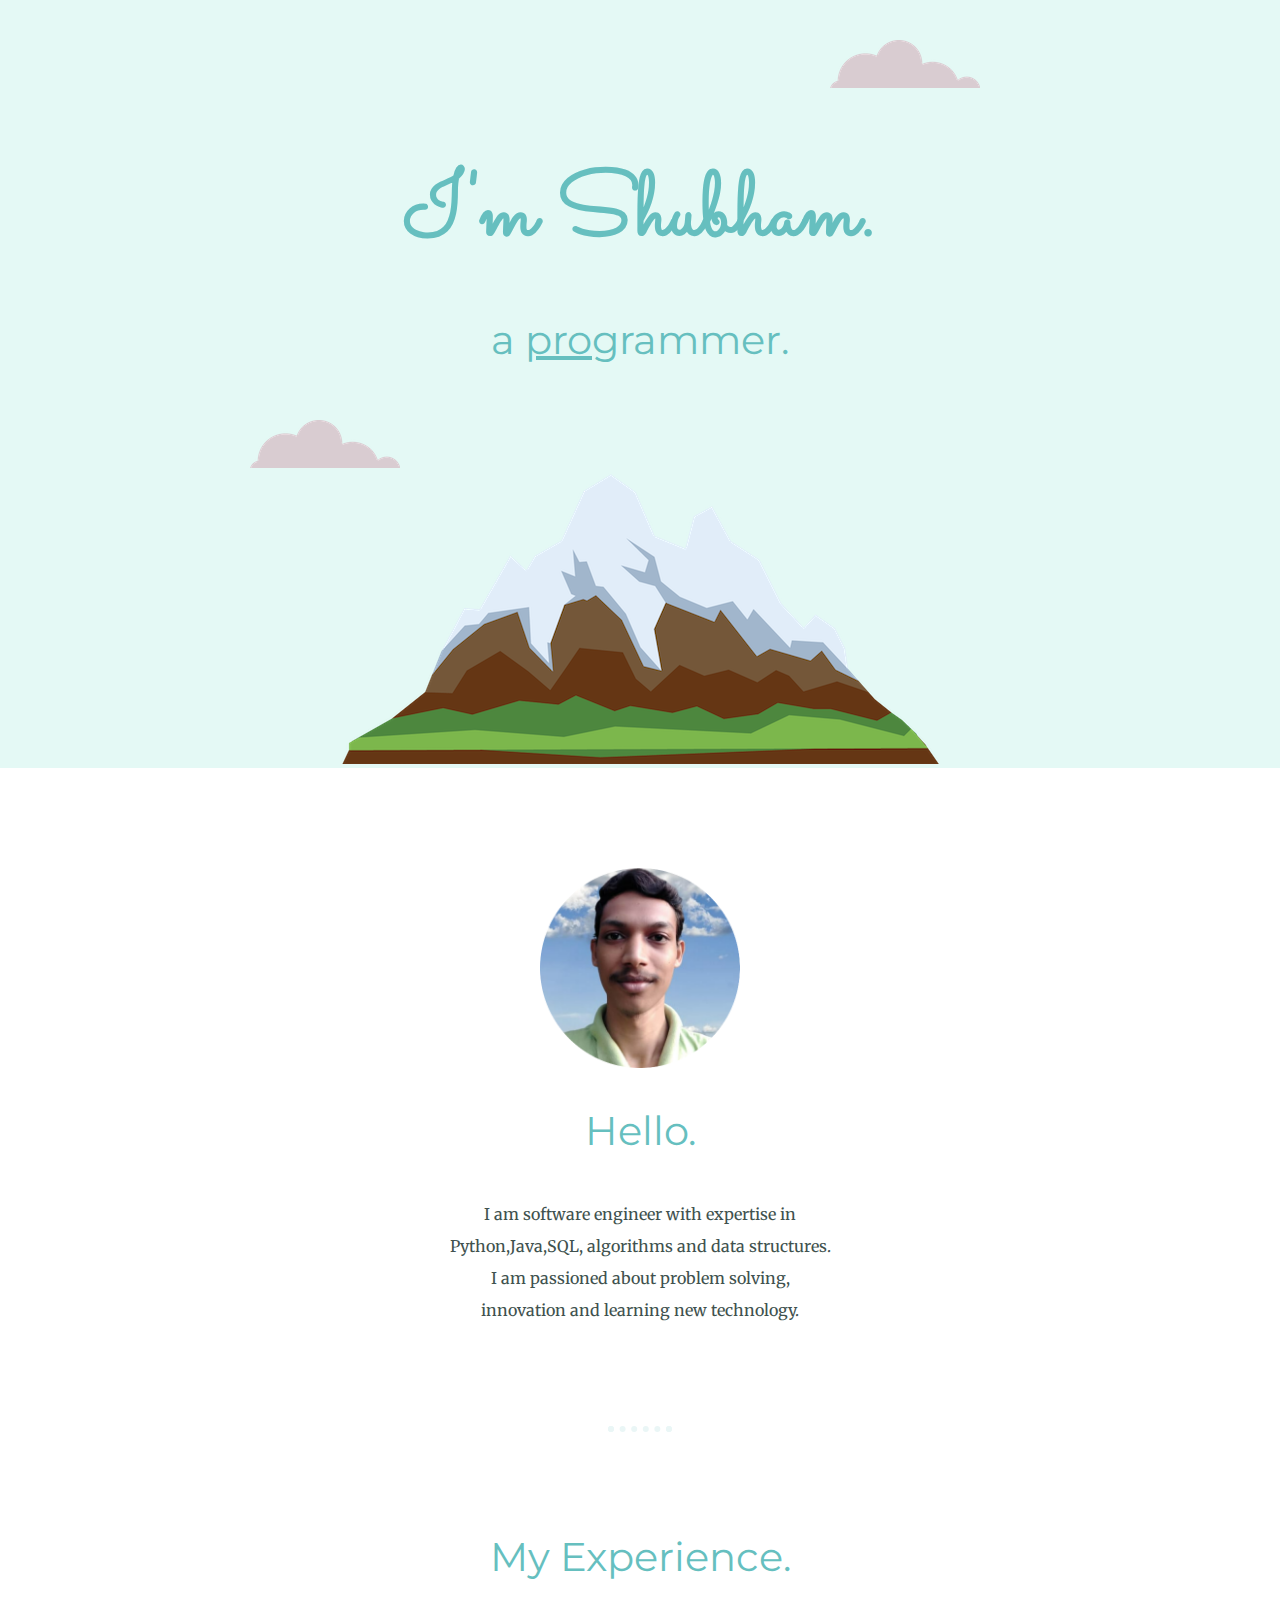
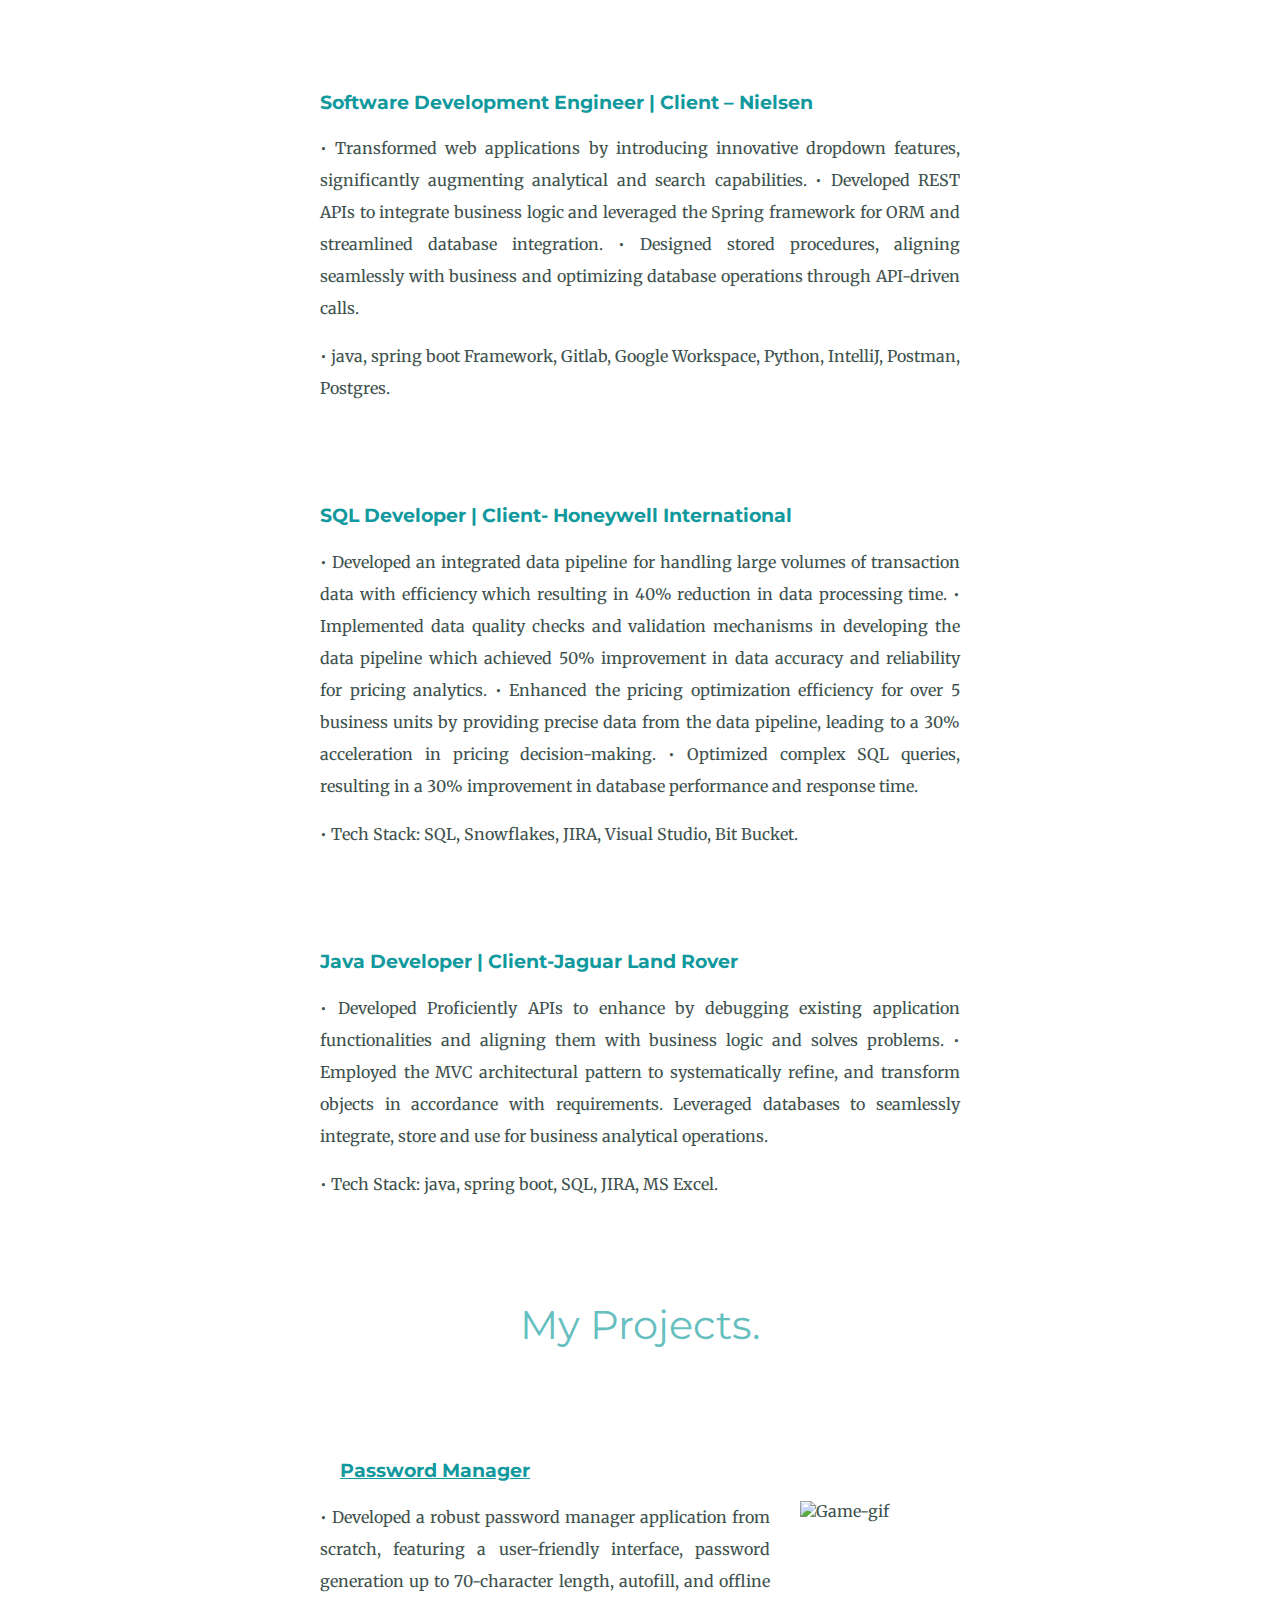
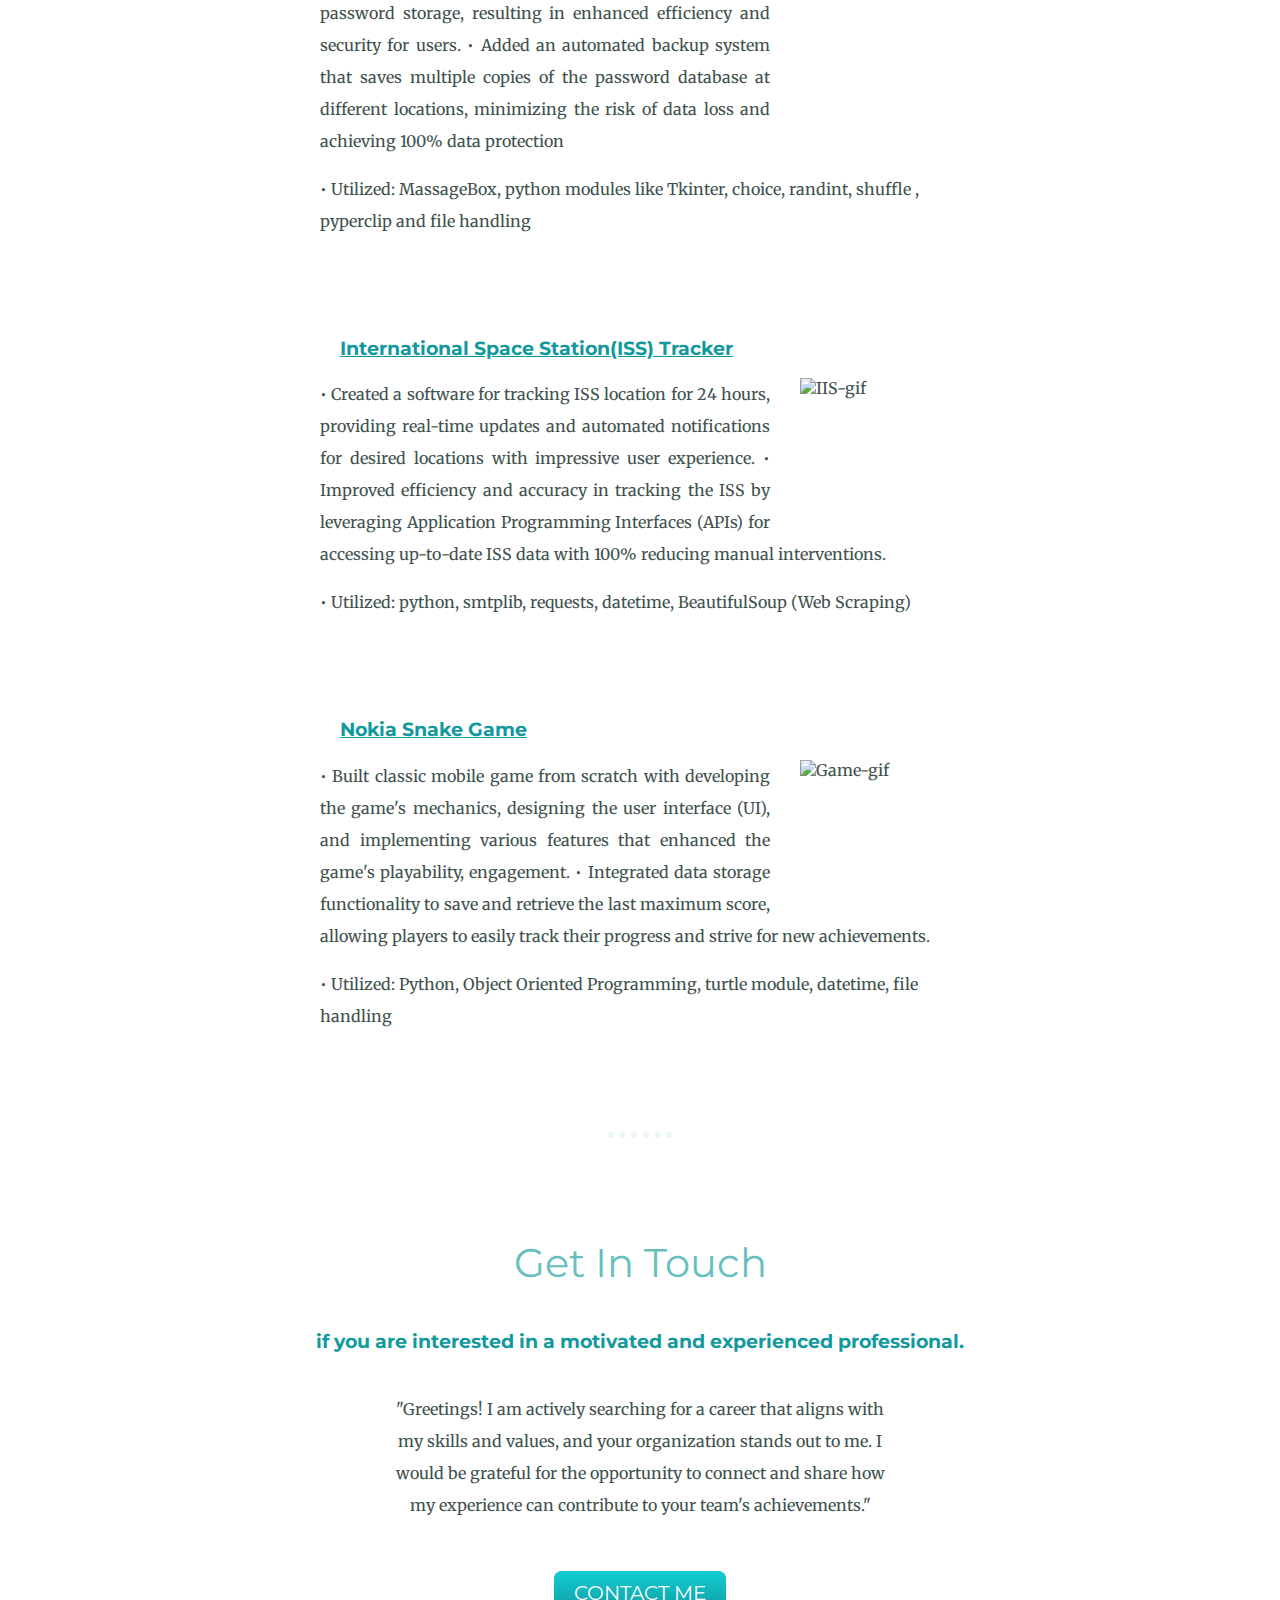
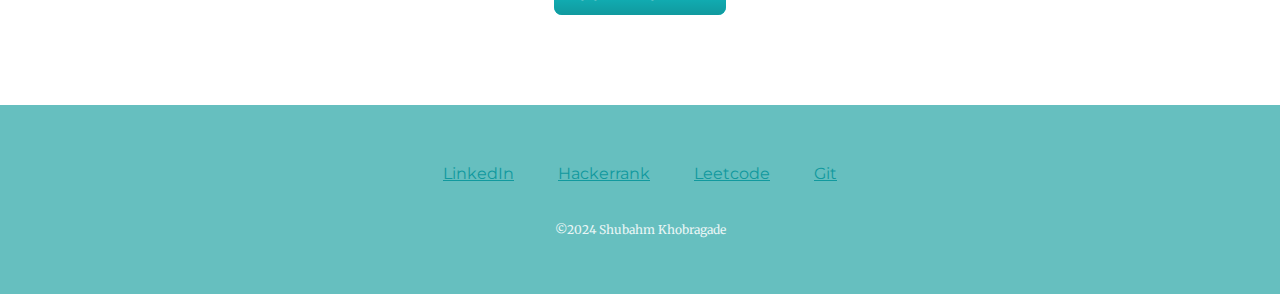
==== index.html @ 437a165b "Update index.html" ====
<!DOCTYPE html>
<html>

<head>
  <meta charset="utf-8">
  <title>Shubham Khobragade</title>
  <link rel="stylesheet" href="css/styles.css">  <! we need to add css file reference here to access-->
  <link href="https://fonts.googleapis.com/css?family=Merriweather|Montserrat|Sacramento" rel="stylesheet">
  <link rel="icon" href="sk symbol.jpeg">
</head>

<body>
  <div class="top-container">
    <img class="top-cloud" src="images/cloud.png" alt="cloud">
    <div class="title-text">
      <h1>I'm Shubham.</h1>
      <h2>a <span class="pro">pro</span>grammer.</h2>
    </div>
    <img class="bottom-cloud" src="images/cloud.png" alt="cloud">
    <img class="mountain" src="images/mountain.png" alt="mountain-img">
  </div>

  <div class="middle-container">
    <div class="profile">
      <img src="images/img2.png" width="200" height="200"  alt="Shubham's profile image">
      <h2>Hello.</h2>
      <p class="intro">
        I am software engineer with expertise in Python,Java,SQL, algorithms and data structures.
        I am passioned about problem solving, innovation and learning new technology.
      </p>
    </div>
    <hr>
    <div class="skills">
      <h2>My Experience.</h2>

      <div class="skill-row">
        <!  img class="code-img" src="images/sql_code.png"    width="160" height="250" alt="code-img" -->

        <h3> Software Development Engineer | Client – Nielsen </h3>
       
        <p align="justify">
            •	Transformed web applications by introducing innovative dropdown features, significantly augmenting analytical and search capabilities.
            • Developed REST APIs to integrate business logic and leveraged the Spring framework for ORM and streamlined database integration.
            • Designed stored procedures, aligning seamlessly with business and optimizing database operations through API-driven calls.
            
            </p><p>•	java, spring boot Framework, Gitlab, Google Workspace, Python, IntelliJ, Postman, Postgres.</p>
        </p>

      </div>
      
      <div class="skill-row">
        <!  img class="code-img" src="images/sql_code.png"    width="160" height="250" alt="code-img" -->

        <h3> SQL Developer | Client- Honeywell International </h3>
       
        <p align="justify">
            •	Developed an integrated data pipeline for handling large volumes of transaction data with efficiency which resulting in 40% reduction in data processing time.
            •	Implemented data quality checks and validation mechanisms in developing the data pipeline which achieved 50% improvement in data accuracy and reliability for pricing analytics.
            •	Enhanced the pricing optimization efficiency for over 5 business units by providing precise data from the data pipeline, leading to a 30% acceleration in pricing decision-making.
            •	Optimized complex SQL queries, resulting in a 30% improvement in database performance and response time.
            
            </p><p>•	Tech Stack: SQL, Snowflakes, JIRA, Visual Studio, Bit Bucket.</p>
        </p>

      </div>

      <div class="skill-row">
        <!  img class="code-img" src="images/sql_code.png"    width="160" height="250" alt="code-img" -->

        <h3>Java Developer |  Client-Jaguar Land Rover</h3>
      
        <p align="justify">
            • Developed Proficiently APIs to enhance by debugging existing application functionalities and aligning them with business logic and solves problems. 
            • Employed the MVC architectural pattern to systematically refine, and transform objects in accordance with requirements. Leveraged databases to seamlessly integrate, store and use for business analytical operations.
            
            </p><p>•	Tech Stack: java, spring boot, SQL, JIRA, MS Excel.</p>

        </p>

      </div>


      <h2>My Projects.</h2>

        <div class="skill-row">
          <h3 align="left"><a href="pass_manager.html">Password Manager </a></h3>
          <img class="chilli-img" src="https://i.pinimg.com/originals/a7/48/f9/a748f9b468b02aa3861b0678fe812dcc.gif" width="150" height="200"   alt="Game-gif">

          <p align="justify">
            •	Developed a robust password manager application from scratch, featuring a user-friendly interface, password generation up to 70-character length, autofill, and offline password storage, resulting in enhanced efficiency and security for users.

            •	Added an automated backup system that saves multiple copies of the password database at different locations, minimizing the risk of data loss and achieving 100% data protection
            

          </p><p>•	Utilized: MassageBox, python modules like Tkinter, choice, randint, shuffle , pyperclip and file handling</p>
        </div>

        <div class="skill-row">

            <h3 align="left"><a href="IIS.html">International Space Station(ISS) Tracker</a></h3>
            <img class="chilli-img" src="https://i.gifer.com/RTdJ.gif"   width="160" height="160"    alt="IIS-gif">

            <p align="justify">
              •	Created a software for tracking ISS location for 24 hours, providing real-time updates and automated notifications for desired locations with impressive user experience.
              •	Improved efficiency and accuracy in tracking the ISS by leveraging Application Programming Interfaces (APIs) for accessing up-to-date ISS data with 100% reducing manual interventions.
              </p><p>  •	Utilized: python, smtplib, requests, datetime, BeautifulSoup (Web Scraping)</p>
            </p>

        </div>



        <div class="skill-row">
          <h3 align="left"><a href="nokia_game.html">Nokia Snake Game</a></h3>
          <img class="chilli-img" src="https://www.coolmathgames.com/sites/default/files/2023-01/History%20of%20Snake%20Game%20Gameplay.gif" width="150" height="150"   alt="Game-gif">

          <p align="justify">
            •	Built classic mobile game from scratch with developing the game's mechanics, designing the user interface (UI), and implementing various features that enhanced the game's playability, engagement.
            •	Integrated data storage functionality to save and retrieve the last maximum score, allowing players to easily track their progress and strive for new achievements.

          </p><p>  •	Utilized: Python, Object Oriented Programming, turtle module, datetime, file handling</p>
        </div>



    </div>
    <hr>
    <div class="contact-me">
      <h2>Get In Touch</h2>
      <h3>if you are interested in a motivated and experienced professional.</h3>
      <p class="contact-message">
        "Greetings! I am actively searching for a career that aligns with my skills and values, and your organization stands out to me. I would be grateful for the opportunity to
        connect and share how my experience can contribute to your team's achievements."
      </p>
      <a class="btn" href="mailto:k.shubh9146@gmail.com">CONTACT ME</a>
    </div>
  </div>

  <! link rel="stylesheet" href="https://cdnjs.cloudflare.com/ajax/libs/font-awesome/4.7.0/css/font-awesome.min.css"-->
  <div class="bottom-container">
    <i class="fa fa-linkedin-square" style="font-size:24px"></i>
    <a class="footer-link" href="https://www.linkedin.com/in/shubham-k1/">LinkedIn</a>
    <a class="footer-link" href="https://www.hackerrank.com/shubhamkhobraga2">Hackerrank</a>
    <a class="footer-link" href="https://leetcode.com/ShubhamK1/">Leetcode</a>
    <a class="footer-link" href="https://github.com/shubhamkhobragade1">Git</a>
    <p class="copyright">©2024 Shubahm Khobragade</p>
  </div>
</body>

</html>
---- css/styles.css ----
body {
  color: #40514E;
  margin: 0;
  text-align: center;
  font-family: 'Merriweather', serif;
}

h1 {
  color: #66BFBF;
  font-size: 5.625rem;
  margin: 50px auto 0 auto;
  font-family: 'Sacramento', cursive;
}

h2 {
  color: #66BFBF;
  font-family: 'Montserrat', sans-serif;
  font-size: 2.5rem;
  font-weight: normal;
  padding-bottom: 10px;
}

h3 {
  color: #11999E;
  font-family: 'Montserrat', sans-serif;
}

p {
  line-height: 2;
}

hr {
  border: dotted #EAF6F6 6px;
  border-bottom: none;
  width: 4%;
  margin: 100px auto;
}

a{
  color: #11999E;
  font-family: 'Montserrat', sans-serif;
  margin: 10px 20px;
  text-decoration: underline;
}

a:hover {
  color: #EAF6F6;
}

.top-container {
  background-color: #E4F9F5    ; /*    #454545  #123456*/
  position: relative;
  padding-top: 100px;
}

.middle-container {
  margin: 100px 0;

}

.bottom-container {
  background-color: #66BFBF;
  padding: 50px 0 20px;
}
.new-container {
  margin: 100px 0;
  background-color: #E4F9F5 ;

}
.skill-row {
  width: 50%;
  margin: 100px auto 100px auto;
  text-align: left;
}

.pro {
  text-decoration: underline;
}

.intro {
  width: 30%;
  margin: auto;
}

.contact-message {
  width: 40%;
  margin: 40px auto 60px;
}

.copyright {
  color: #EAF6F6;
  font-size: 0.75rem;
  padding: 20px 0;
}

.top-cloud {
  position: absolute;
  right: 300px;
  top: 40px;
}

.bottom-cloud {
  position: absolute;
  left: 250px;
  bottom: 300px;
}

.code-img {
  width: 25%;
  float: left;
  margin-right: 30px;
}

.chilli-img {
  width: 25%;
  float: right;
  margin-left: 30px;
}

.btn {
  background: #11cdd4;
  background-image: -webkit-linear-gradient(top, #11cdd4, #11999e);
  background-image: -moz-linear-gradient(top, #11cdd4, #11999e);
  background-image: -ms-linear-gradient(top, #11cdd4, #11999e);
  background-image: -o-linear-gradient(top, #11cdd4, #11999e);
  background-image: linear-gradient(to bottom, #11cdd4, #11999e);
  -webkit-border-radius: 8;
  -moz-border-radius: 8;
  border-radius: 8px;
  font-family: 'Montserrat', sans-serif;
  color: #ffffff;
  font-size: 20px;
  padding: 10px 20px 10px 20px;
  text-decoration: none;
}

.btn:hover {
  background: #30e3cb;
  background-image: -webkit-linear-gradient(top, #30e3cb, #2bc4ad);
  background-image: -moz-linear-gradient(top, #30e3cb, #2bc4ad);
  background-image: -ms-linear-gradient(top, #30e3cb, #2bc4ad);
  background-image: -o-linear-gradient(top, #30e3cb, #2bc4ad);
  background-image: linear-gradient(to bottom, #30e3cb, #2bc4ad);
  text-decoration: none;
}
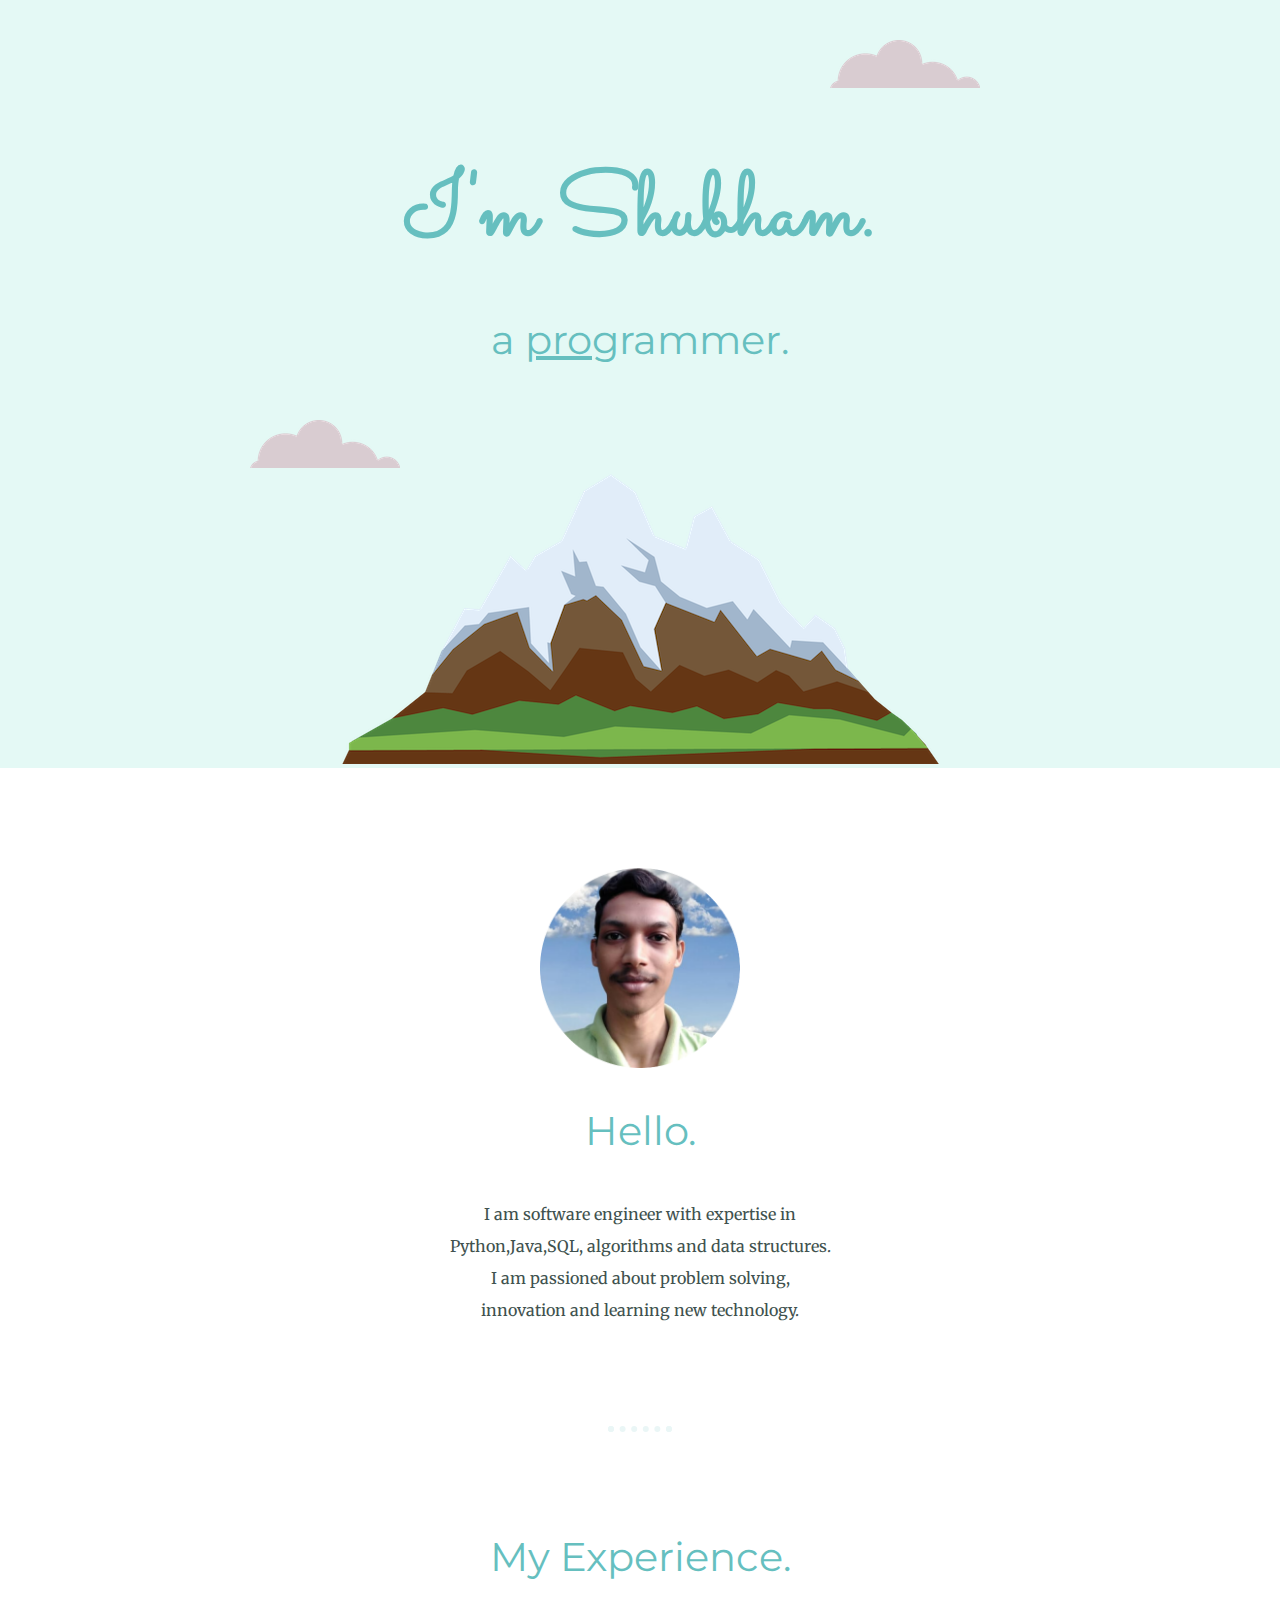
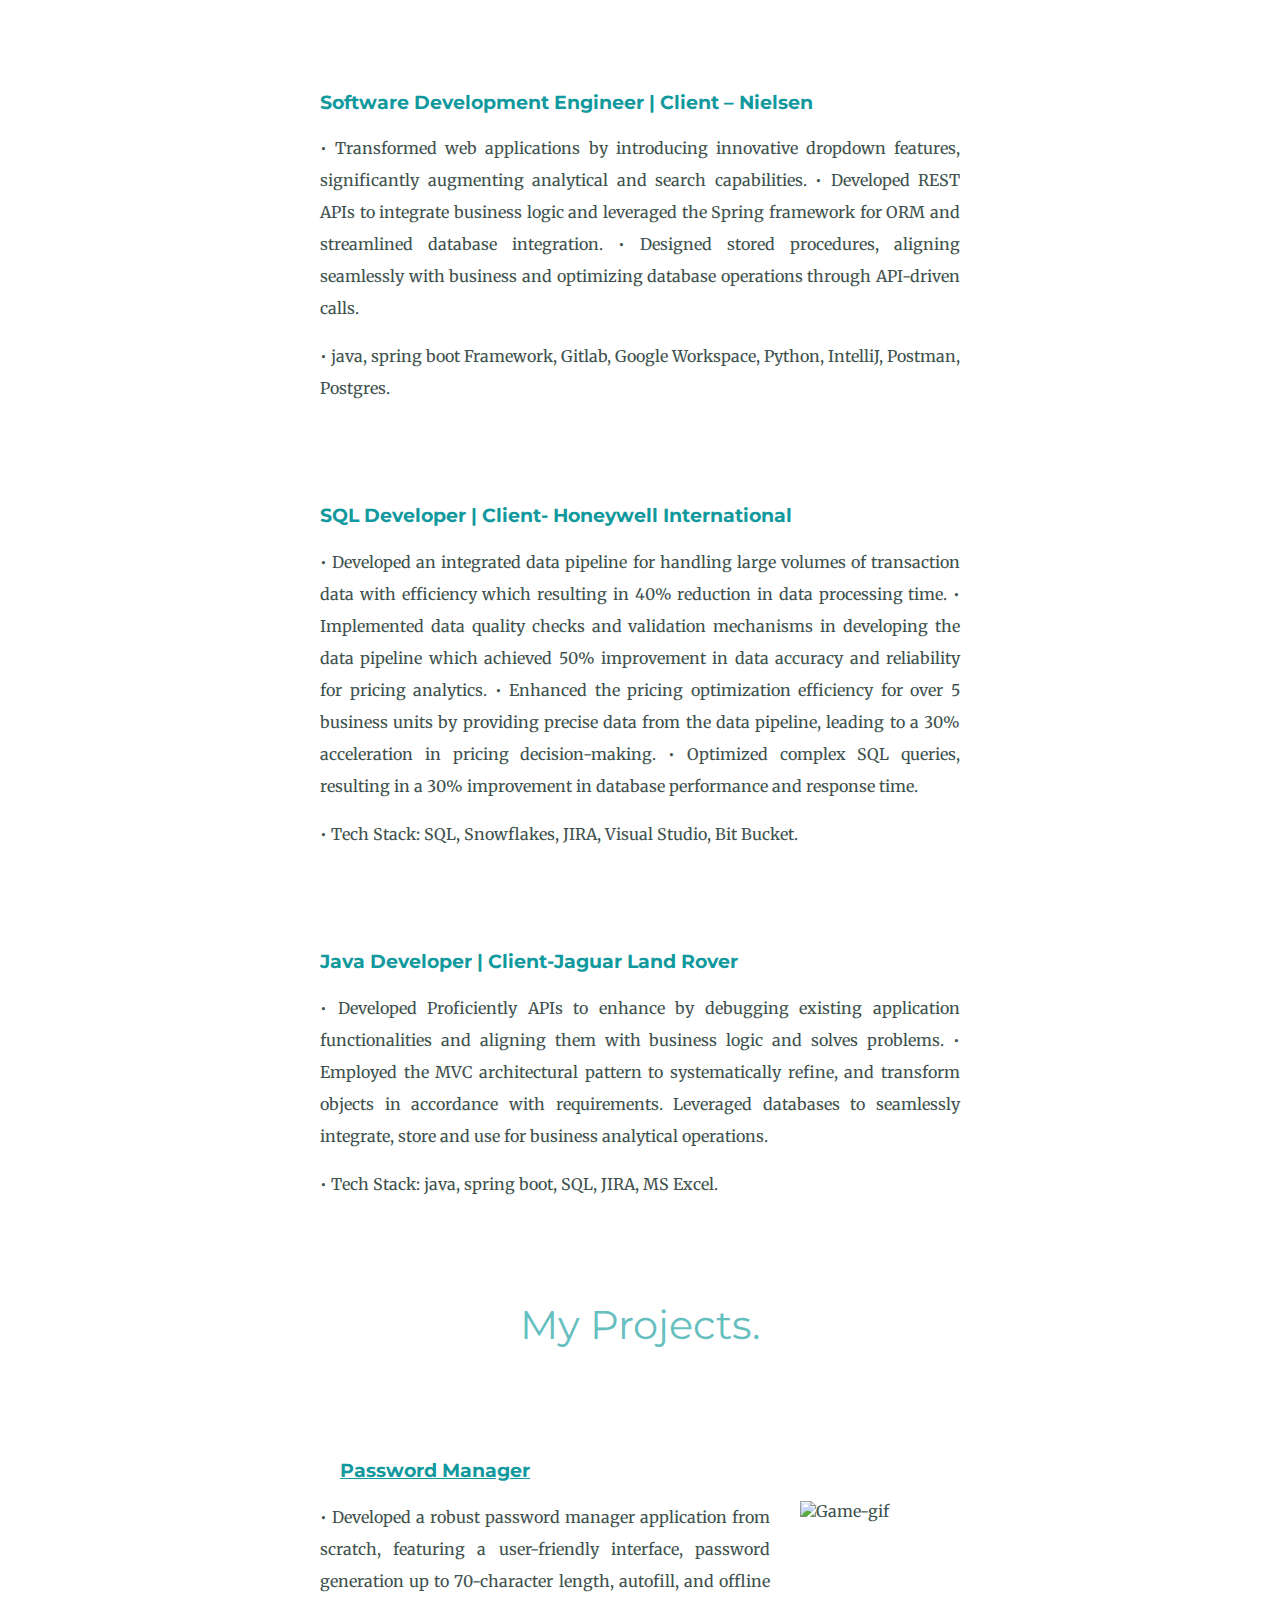
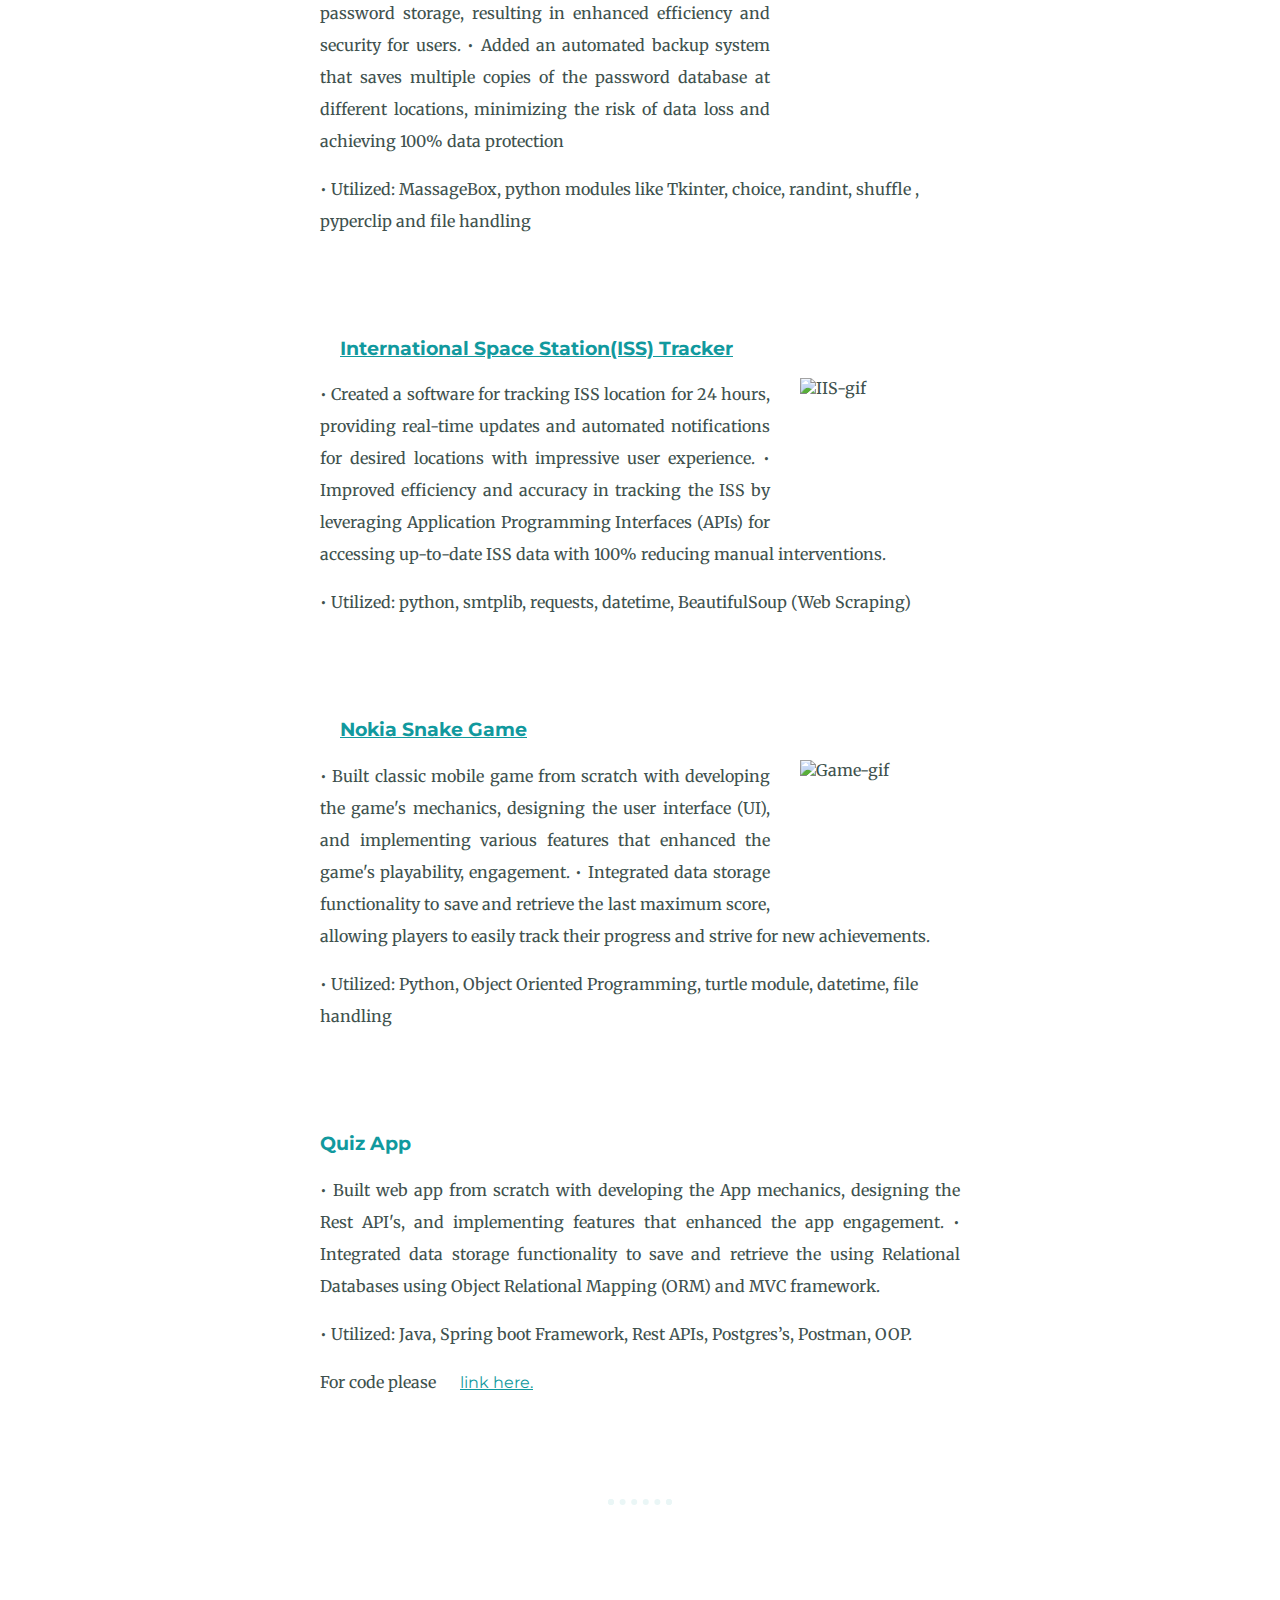
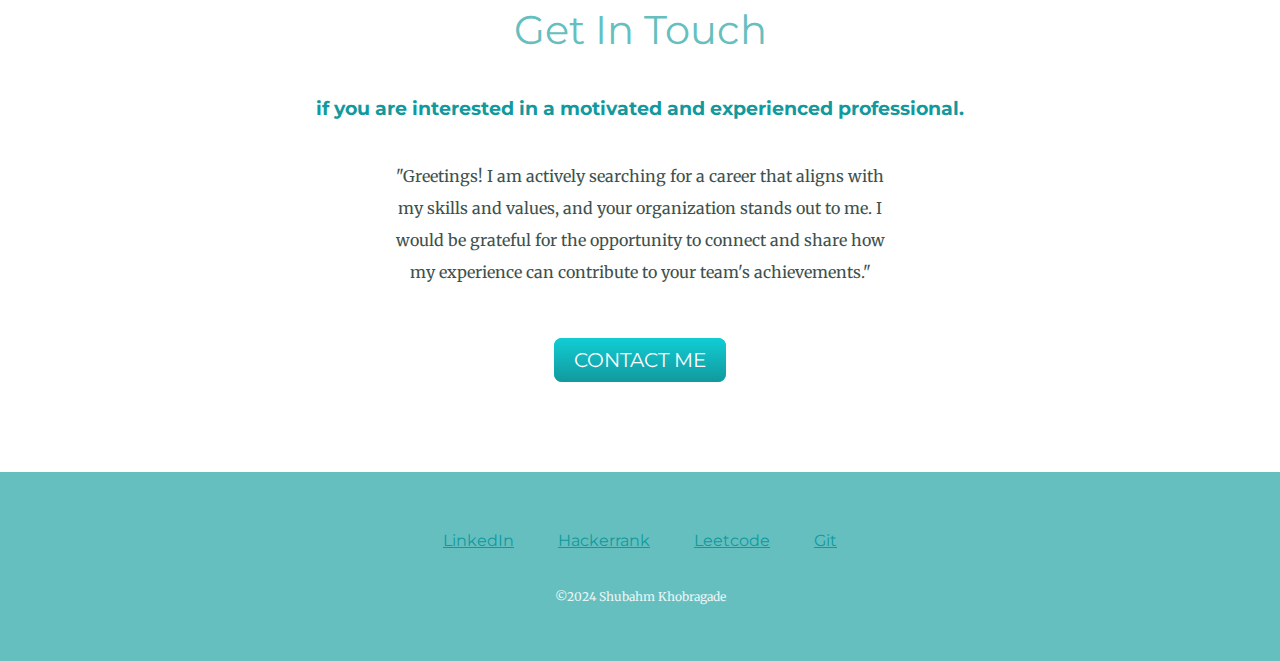
==== commit 87844961: "Update index.html" ====
--- a/index.html
+++ b/index.html
@@ -43,7 +43,7 @@
             • Developed REST APIs to integrate business logic and leveraged the Spring framework for ORM and streamlined database integration.
             • Designed stored procedures, aligning seamlessly with business and optimizing database operations through API-driven calls.
             
-            </p><p>•	java, spring boot Framework, Gitlab, Google Workspace, Python, IntelliJ, Postman, Postgres.</p>
+            <p>•	java, spring boot Framework, Gitlab, Google Workspace, Python, IntelliJ, Postman, Postgres.</p>
         </p>
 
       </div>
@@ -59,8 +59,9 @@
             •	Enhanced the pricing optimization efficiency for over 5 business units by providing precise data from the data pipeline, leading to a 30% acceleration in pricing decision-making.
             •	Optimized complex SQL queries, resulting in a 30% improvement in database performance and response time.
             
-            </p><p>•	Tech Stack: SQL, Snowflakes, JIRA, Visual Studio, Bit Bucket.</p>
-        </p>
+            </p>
+        <p>•	Tech Stack: SQL, Snowflakes, JIRA, Visual Studio, Bit Bucket.</p>
+        
 
       </div>
 
@@ -73,7 +74,8 @@
             • Developed Proficiently APIs to enhance by debugging existing application functionalities and aligning them with business logic and solves problems. 
             • Employed the MVC architectural pattern to systematically refine, and transform objects in accordance with requirements. Leveraged databases to seamlessly integrate, store and use for business analytical operations.
             
-            </p><p>•	Tech Stack: java, spring boot, SQL, JIRA, MS Excel.</p>
+        </p>
+        <p>•	Tech Stack: java, spring boot, SQL, JIRA, MS Excel.</p>
 
         </p>
 
@@ -92,7 +94,8 @@
             •	Added an automated backup system that saves multiple copies of the password database at different locations, minimizing the risk of data loss and achieving 100% data protection
             
 
-          </p><p>•	Utilized: MassageBox, python modules like Tkinter, choice, randint, shuffle , pyperclip and file handling</p>
+          </p>
+          <p>•	Utilized: MassageBox, python modules like Tkinter, choice, randint, shuffle , pyperclip and file handling</p>
         </div>
 
         <div class="skill-row">
@@ -103,8 +106,9 @@
             <p align="justify">
               •	Created a software for tracking ISS location for 24 hours, providing real-time updates and automated notifications for desired locations with impressive user experience.
               •	Improved efficiency and accuracy in tracking the ISS by leveraging Application Programming Interfaces (APIs) for accessing up-to-date ISS data with 100% reducing manual interventions.
-              </p><p>  •	Utilized: python, smtplib, requests, datetime, BeautifulSoup (Web Scraping)</p>
-            </p>
+              </p>
+          <p>  •	Utilized: python, smtplib, requests, datetime, BeautifulSoup (Web Scraping)</p>
+            
 
         </div>
 
@@ -118,9 +122,21 @@
             •	Built classic mobile game from scratch with developing the game's mechanics, designing the user interface (UI), and implementing various features that enhanced the game's playability, engagement.
             •	Integrated data storage functionality to save and retrieve the last maximum score, allowing players to easily track their progress and strive for new achievements.
 
-          </p><p>  •	Utilized: Python, Object Oriented Programming, turtle module, datetime, file handling</p>
+          </p>
+          <p>  •	Utilized: Python, Object Oriented Programming, turtle module, datetime, file handling</p>
         </div>
 
+        <div class="skill-row">
+          <h3 align="left"> Quiz App </h3>
+          
+          <p align="justify">
+           • Built web app from scratch with developing the App mechanics, designing the Rest API's, and implementing features that enhanced the app engagement.
+           • Integrated data storage functionality to save and retrieve the using Relational Databases using Object Relational Mapping (ORM) and MVC framework.
+
+          </p>
+          <p>  • Utilized: Java, Spring boot Framework, Rest APIs, Postgres’s, Postman, OOP.  </p>
+          <p> For code please <a href="https://github.com/shubhamkhobragade1/Interactive-Coding/tree/main/snake%20game%20cc">link here.</a></p>
+        </div>
 
 
     </div>
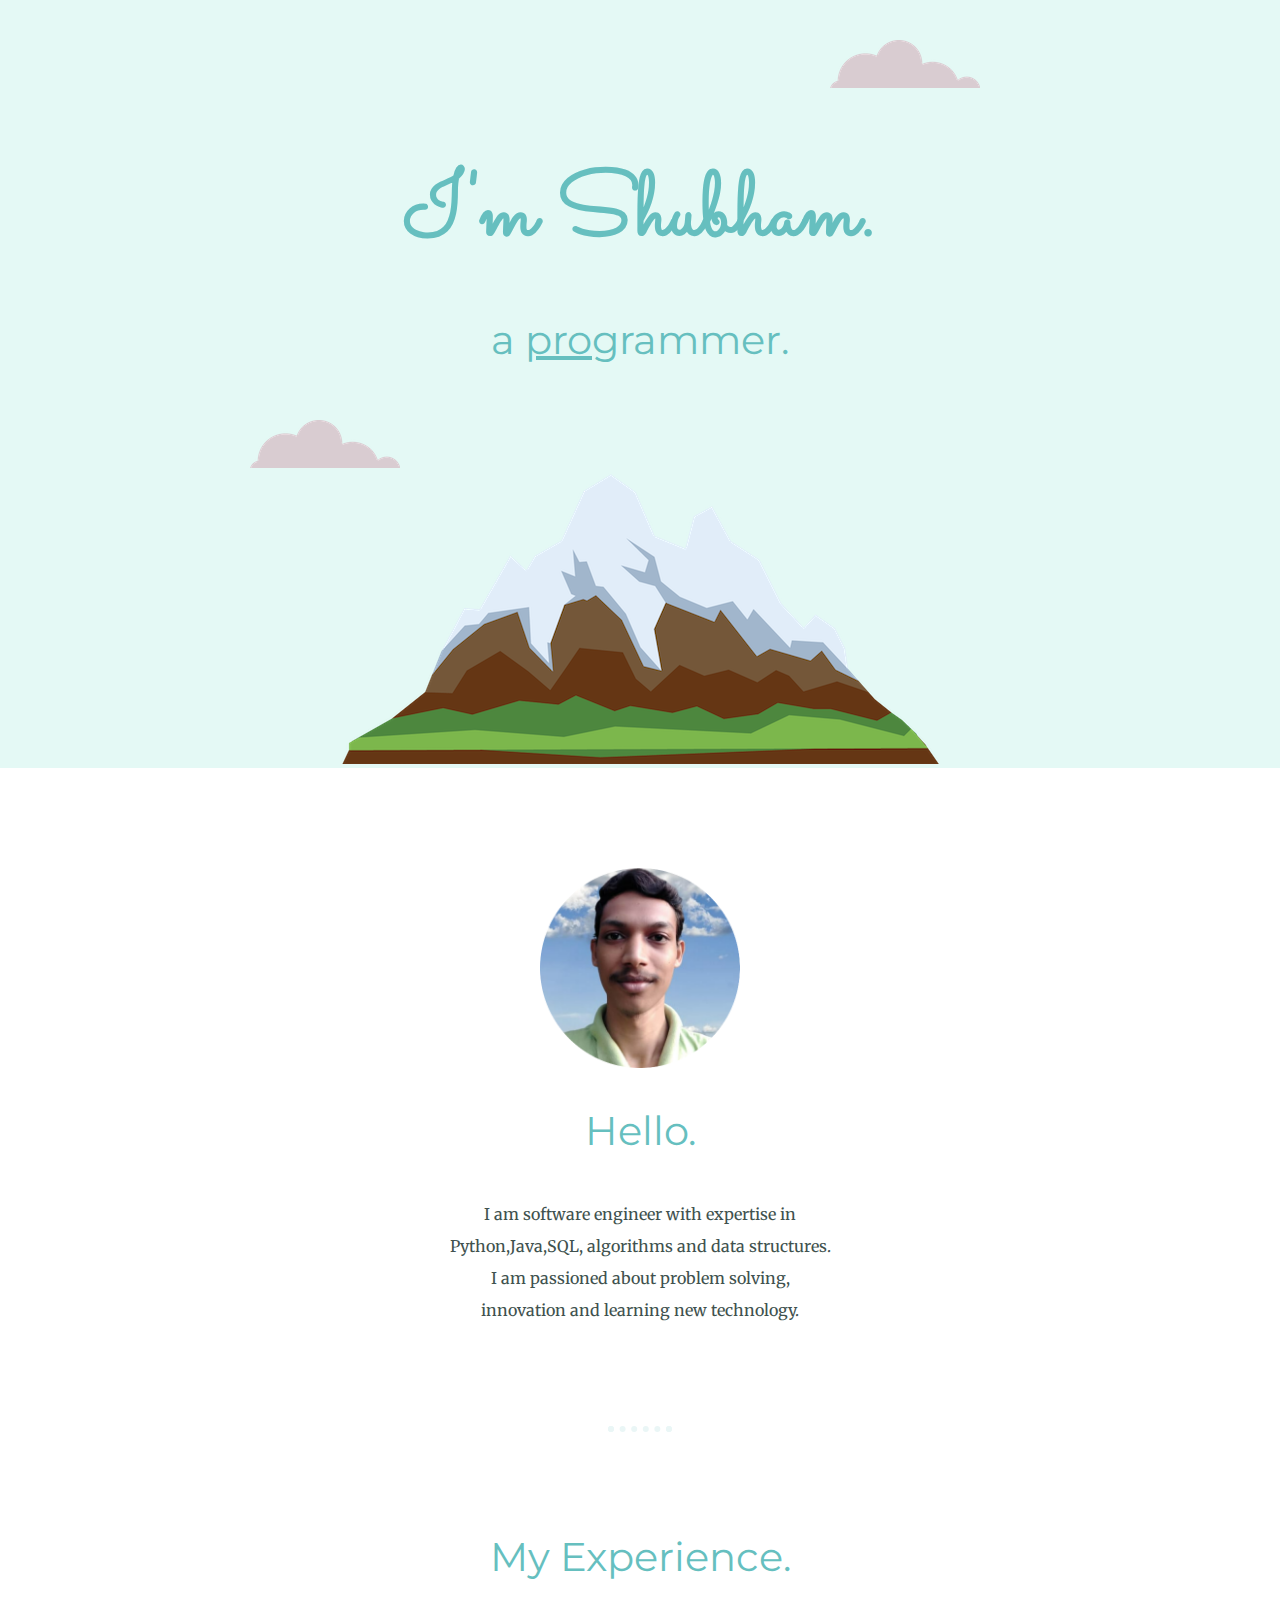
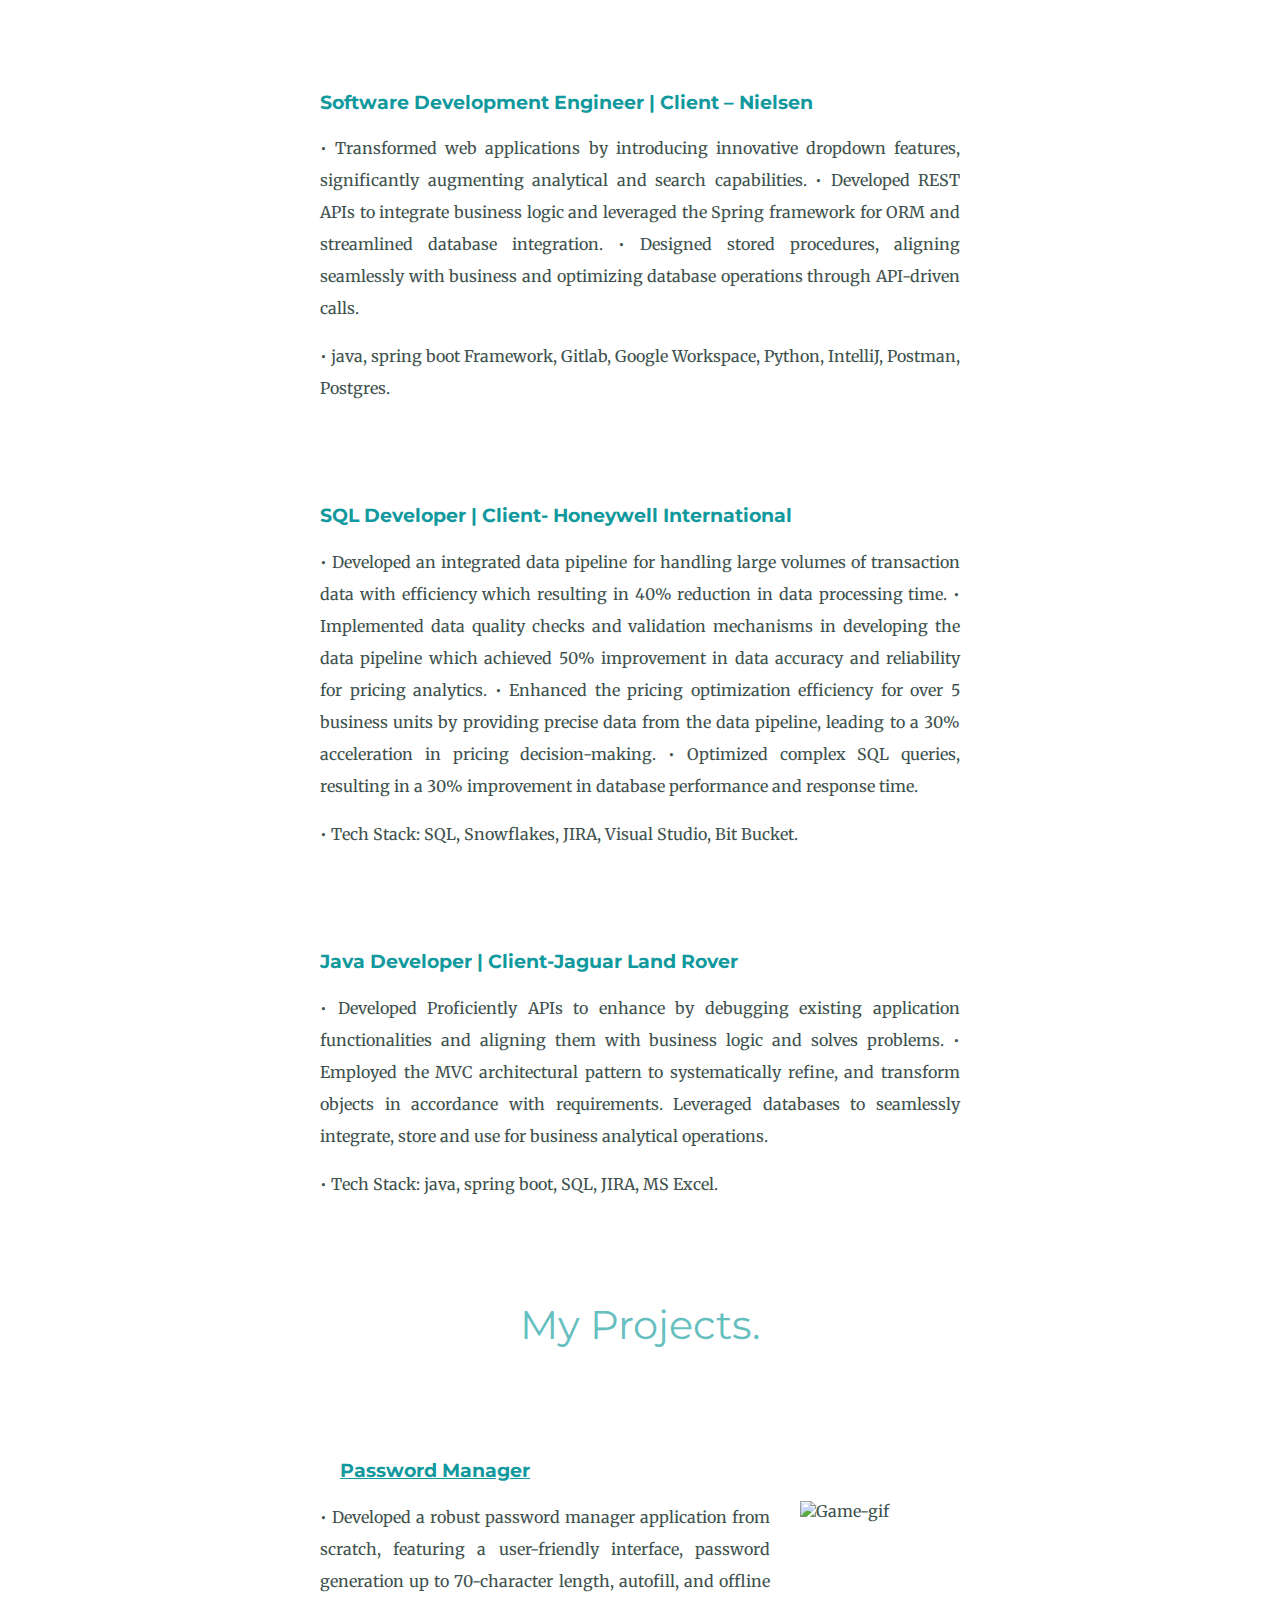
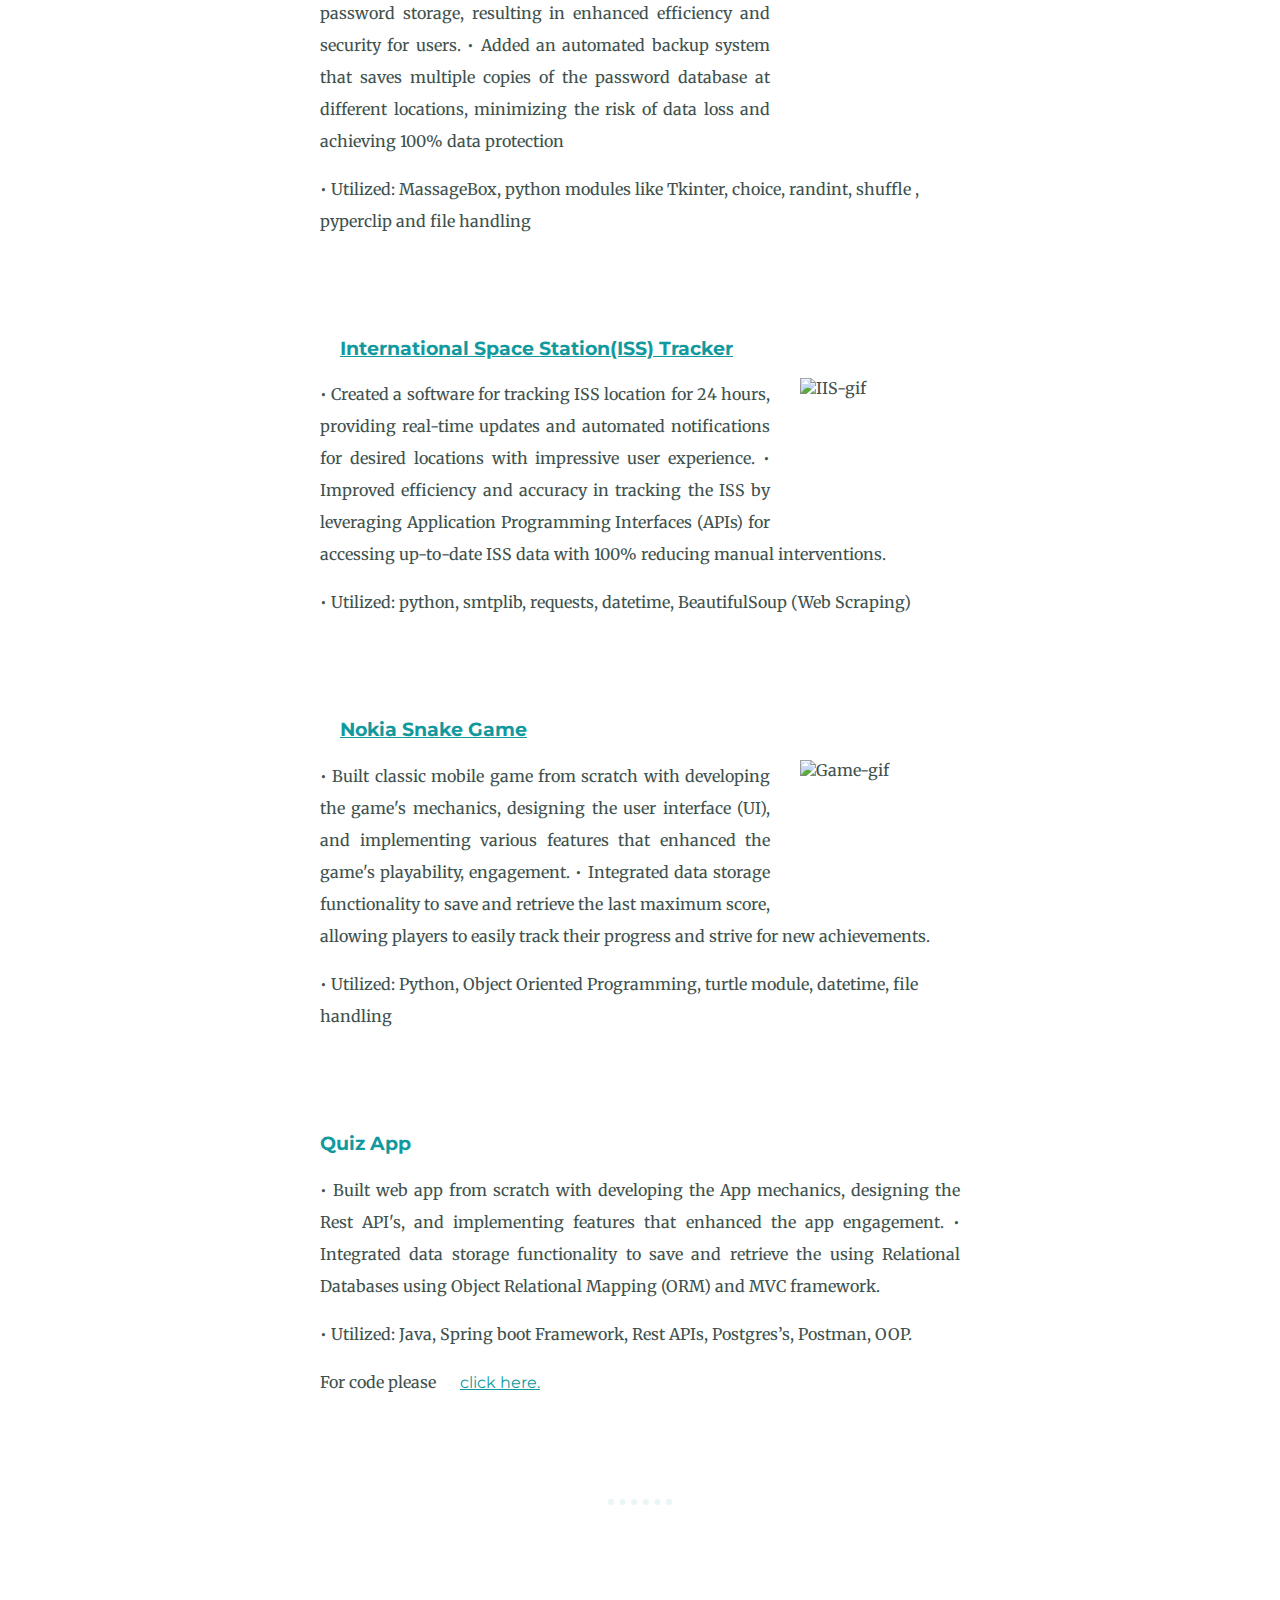
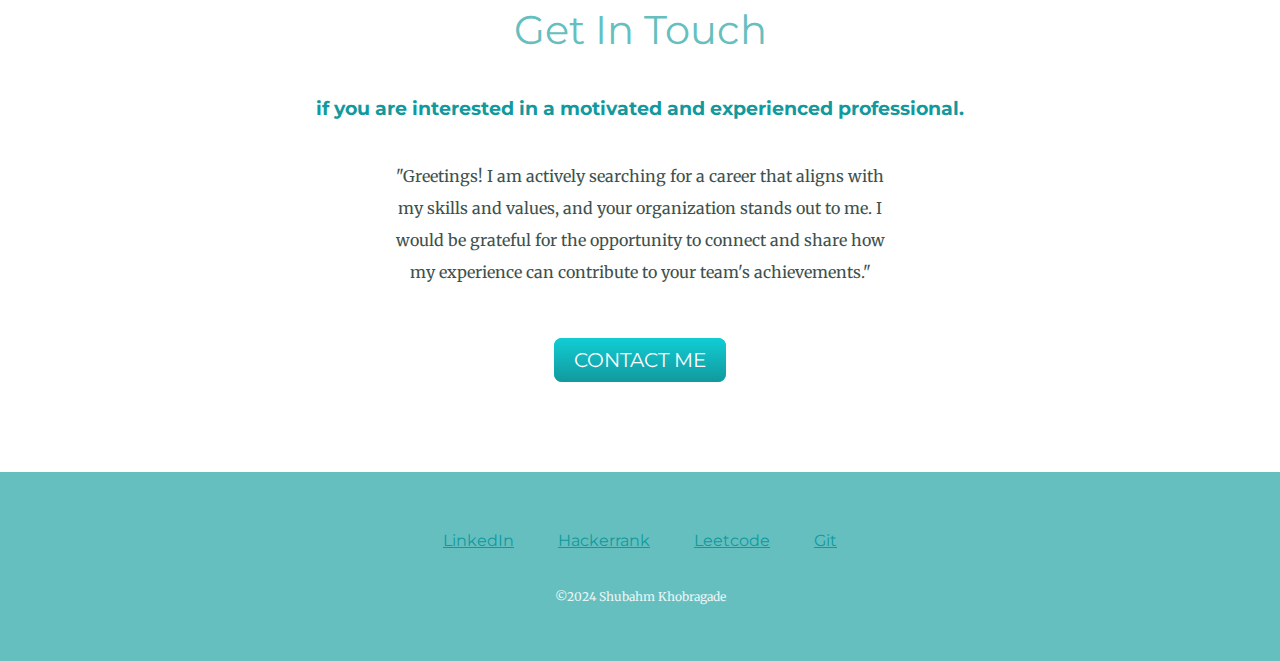
==== commit 16907bd3: "Update index.html" ====
--- a/index.html
+++ b/index.html
@@ -135,7 +135,7 @@
 
           </p>
           <p>  • Utilized: Java, Spring boot Framework, Rest APIs, Postgres’s, Postman, OOP.  </p>
-          <p> For code please <a href="https://github.com/shubhamkhobragade1/Interactive-Coding/tree/main/snake%20game%20cc">link here.</a></p>
+          <p> For code please <a href="https://github.com/shubhamkhobragade1/spring-boot-project/tree/main/quizapp">click here.</a></p>
         </div>
 
 
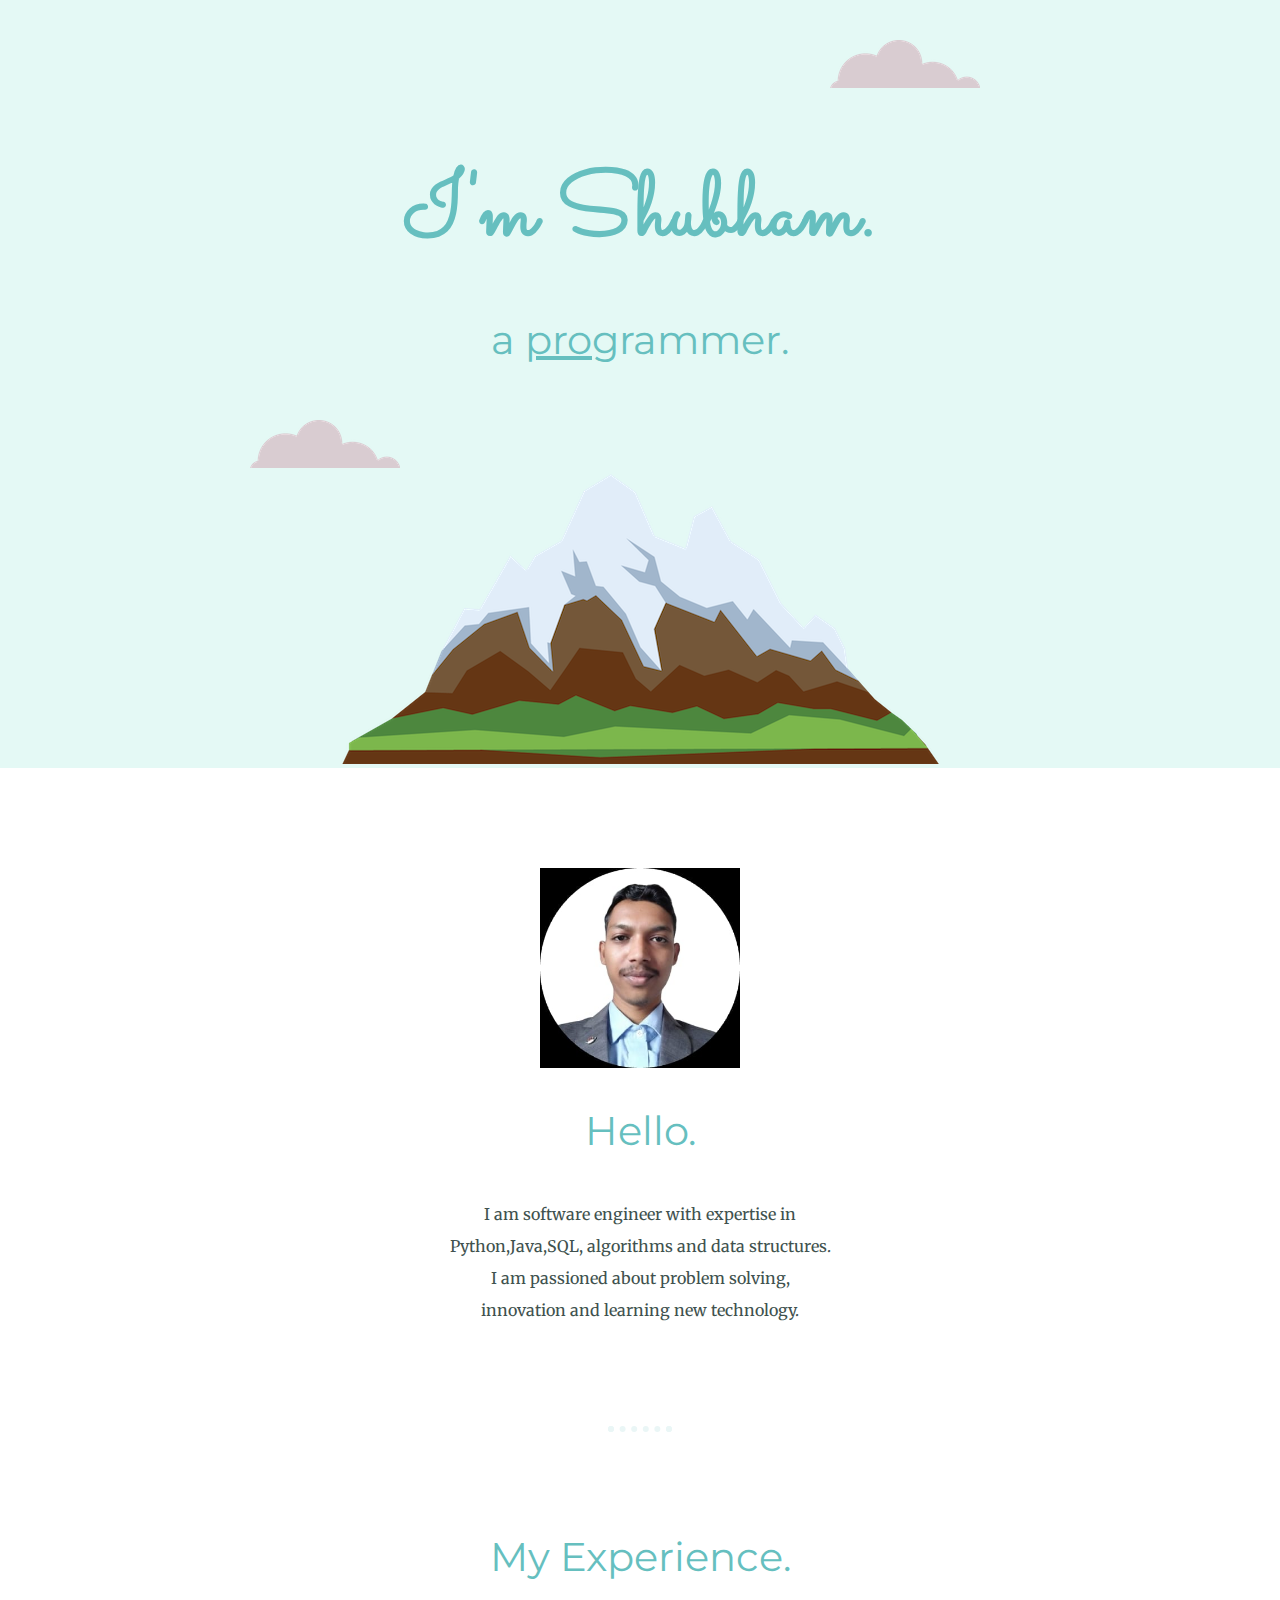
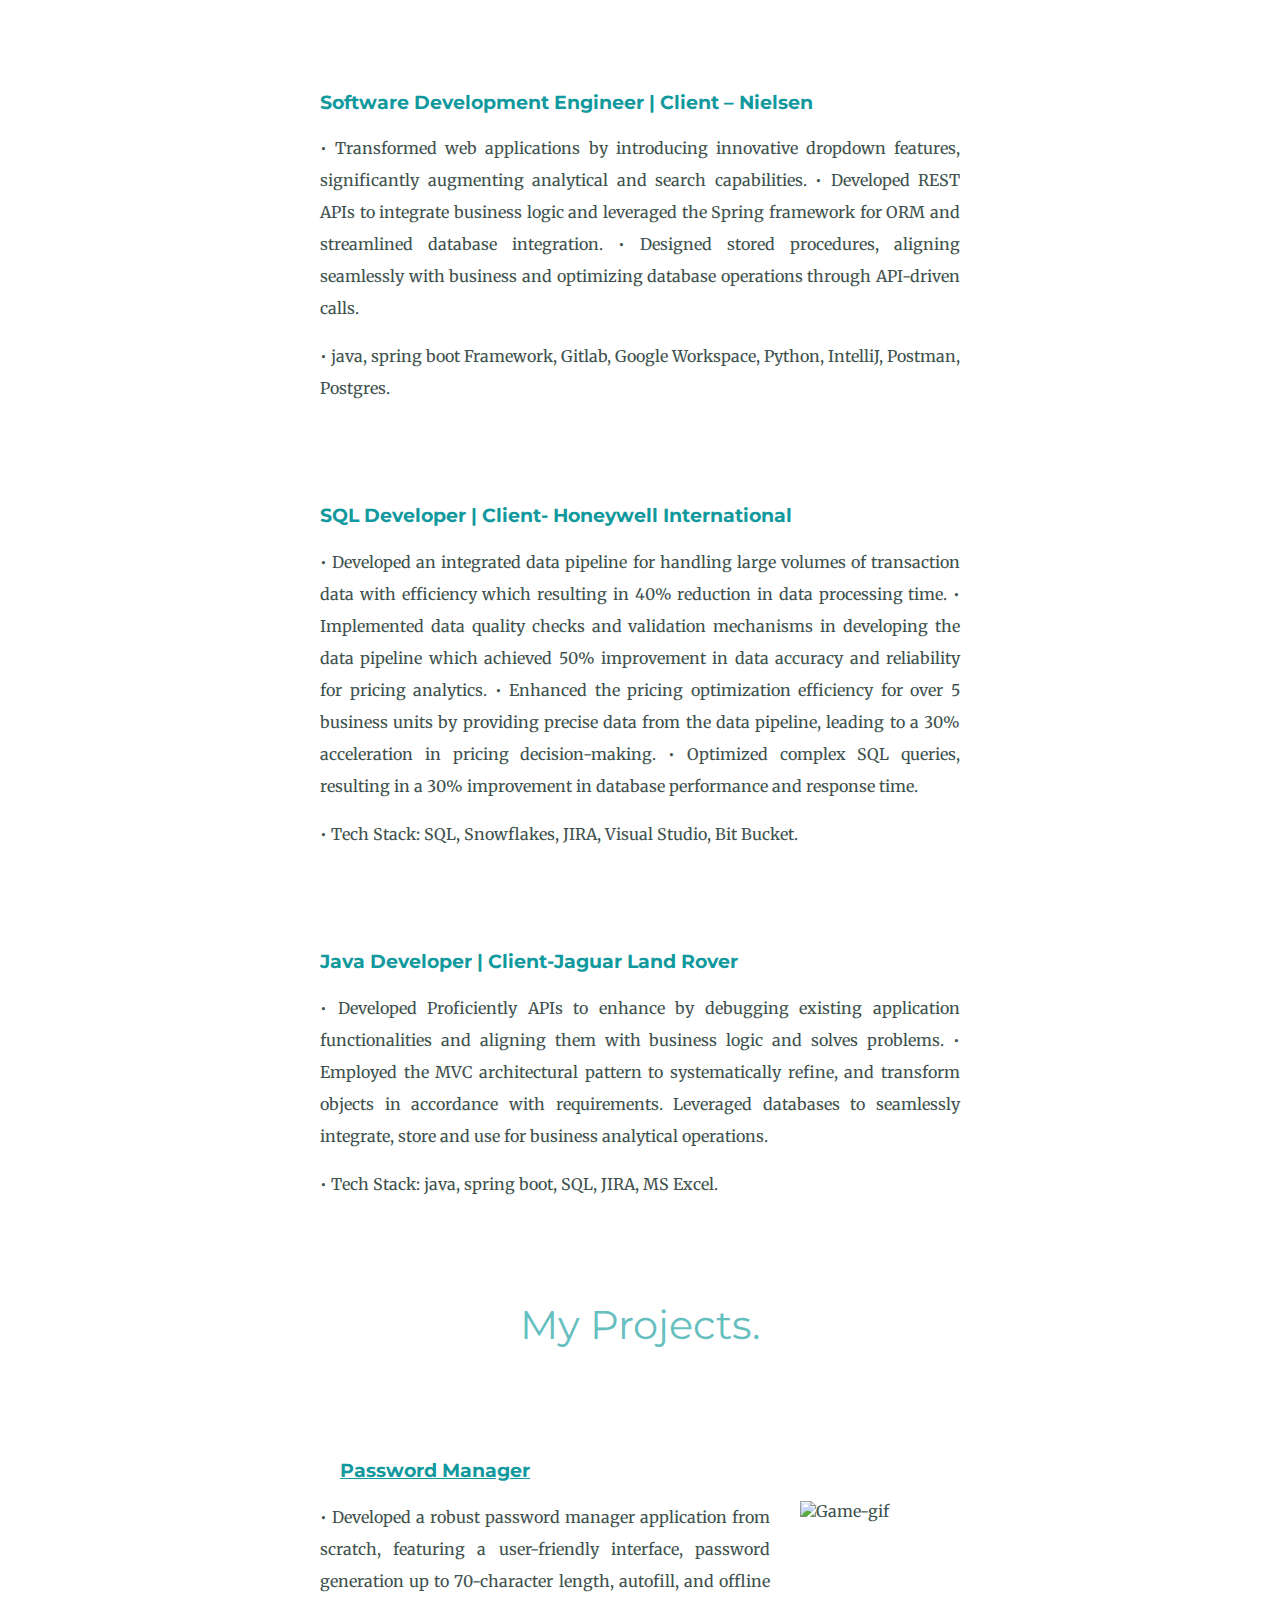
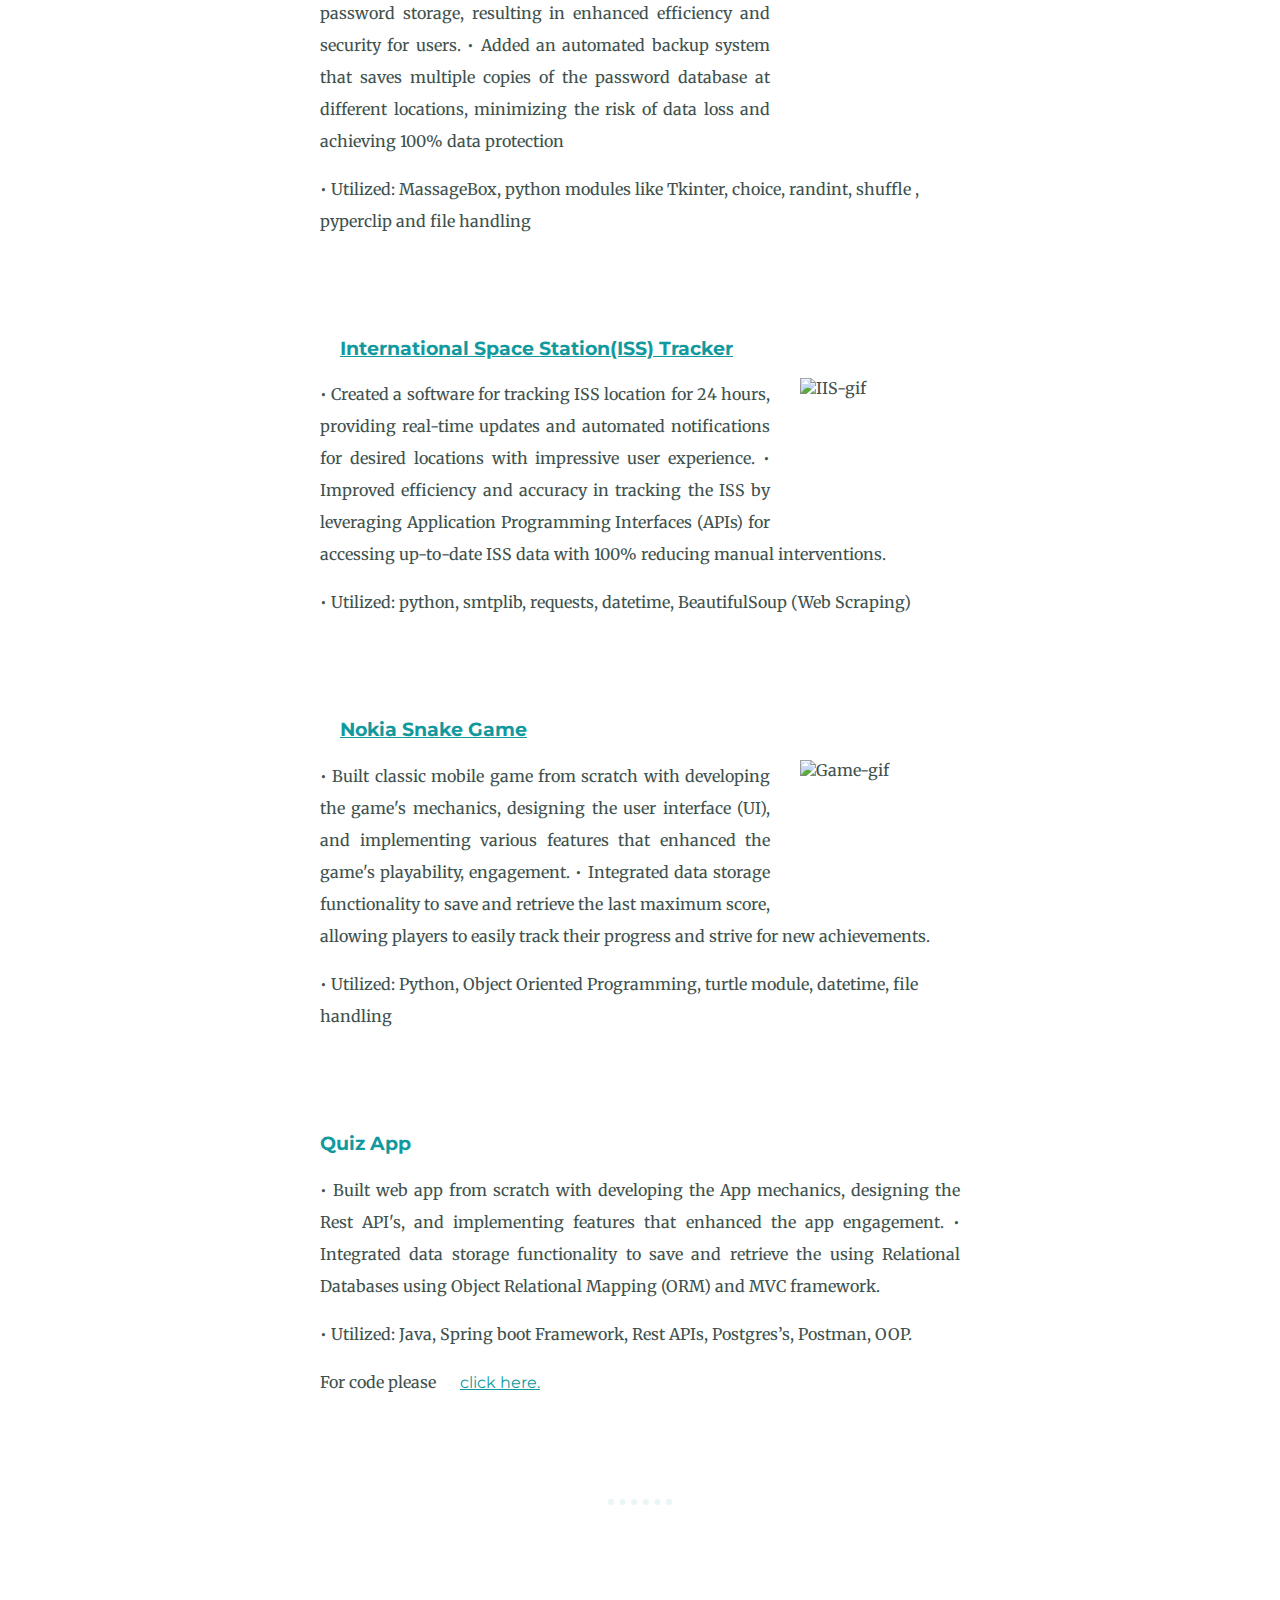
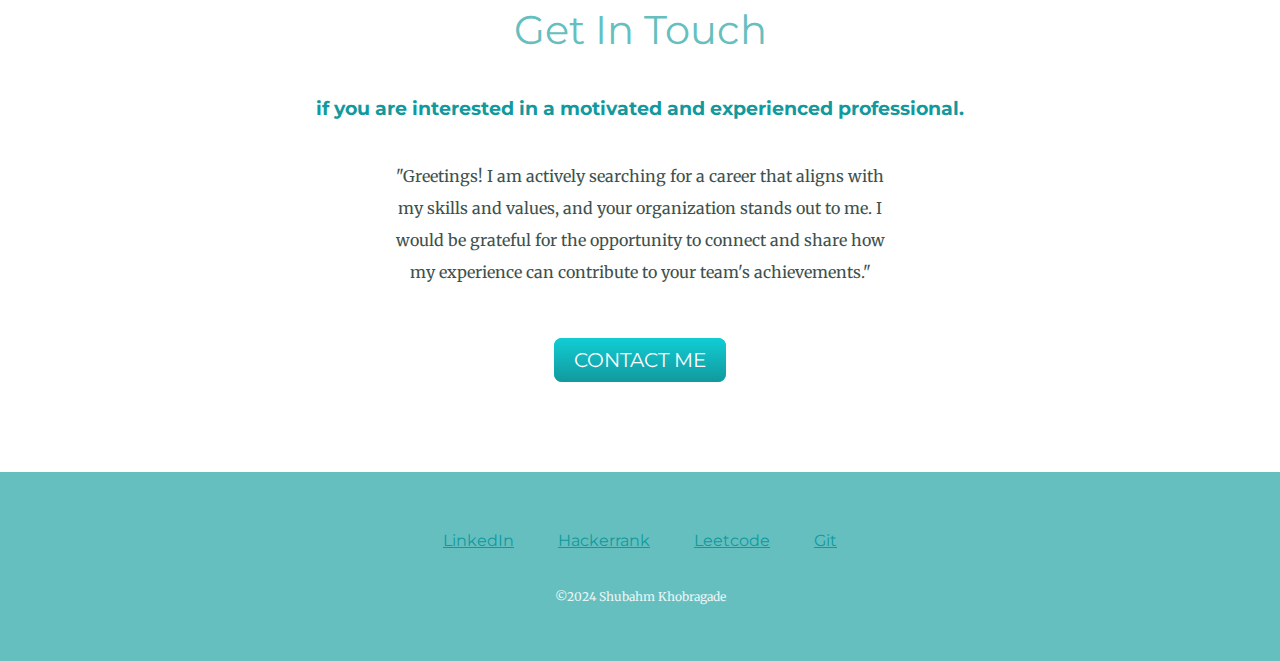
==== commit 7c27dd70: "Update index.html" ====
--- a/index.html
+++ b/index.html
@@ -22,7 +22,7 @@
 
   <div class="middle-container">
     <div class="profile">
-      <img src="images/img2.png" width="200" height="200"  alt="Shubham's profile image">
+      <img src="images/sk7.jpg" width="200" height="200"  alt="Shubham's profile image">
       <h2>Hello.</h2>
       <p class="intro">
         I am software engineer with expertise in Python,Java,SQL, algorithms and data structures.
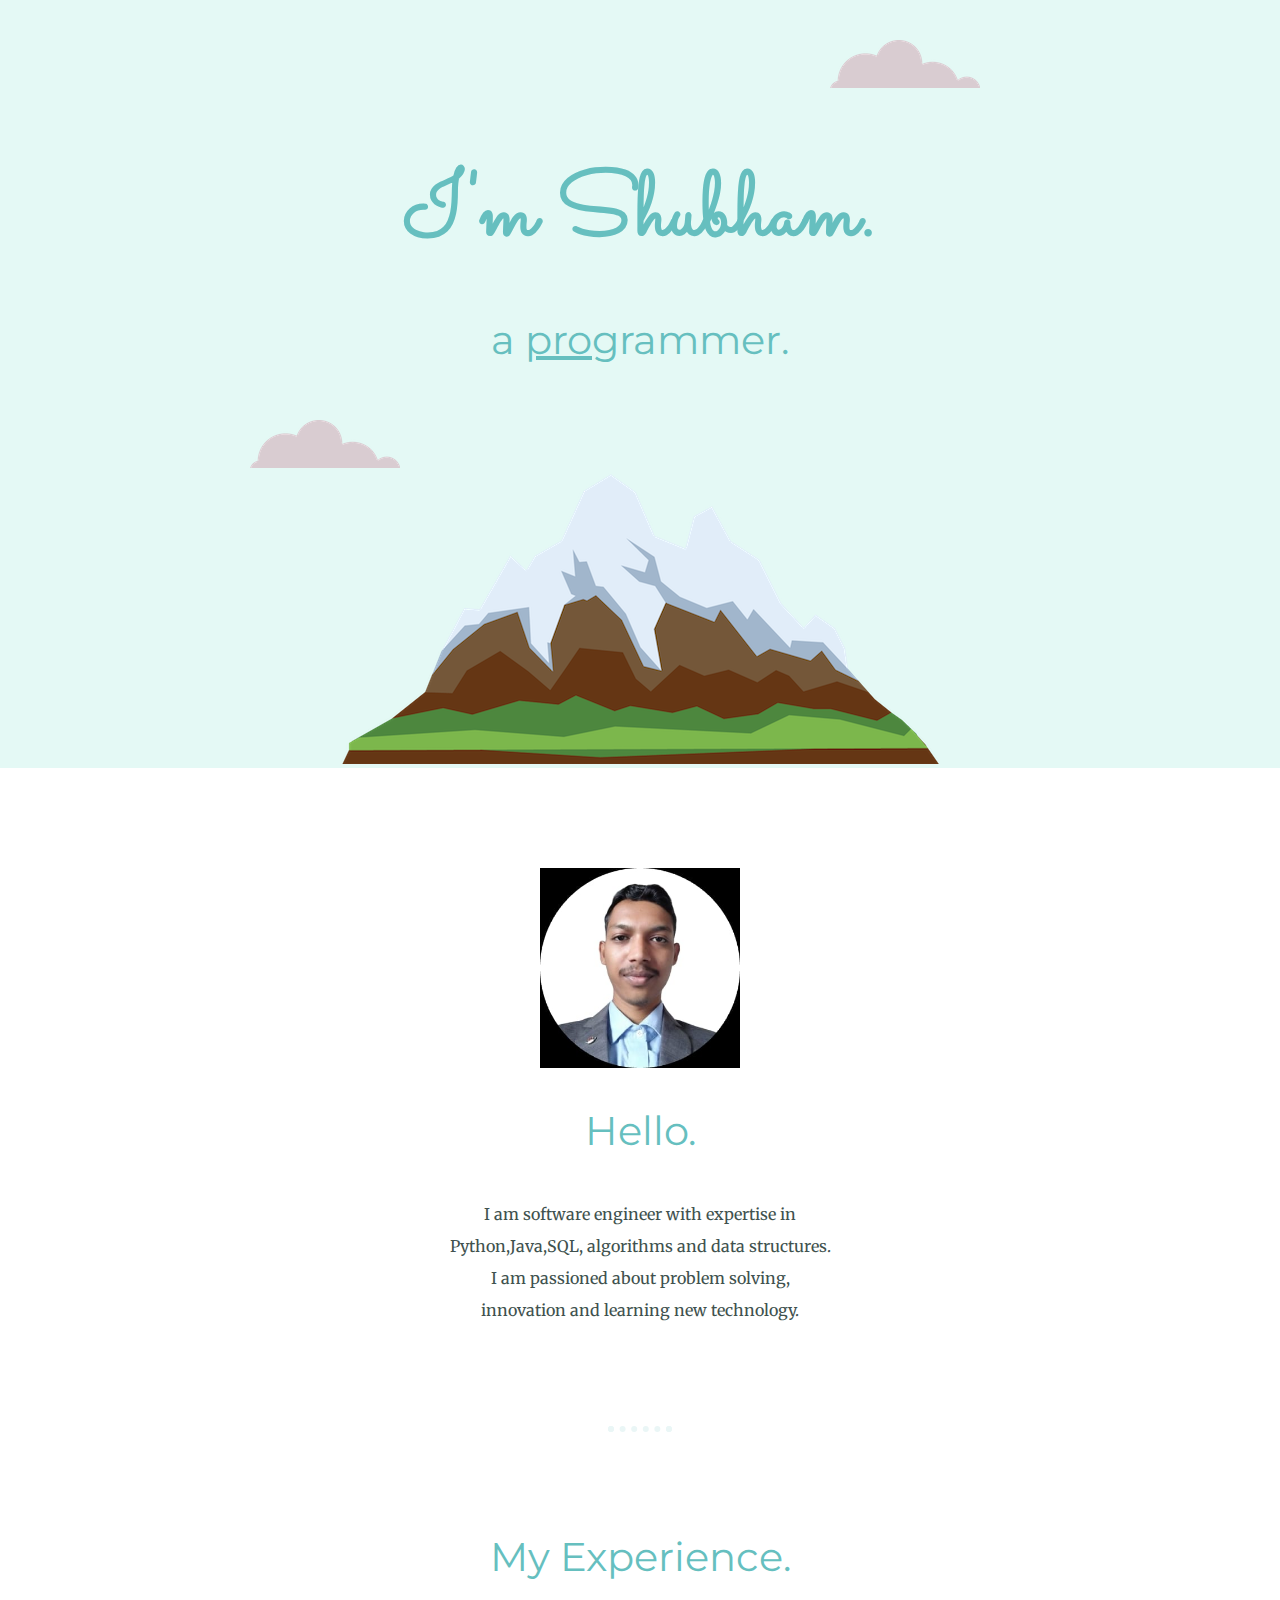
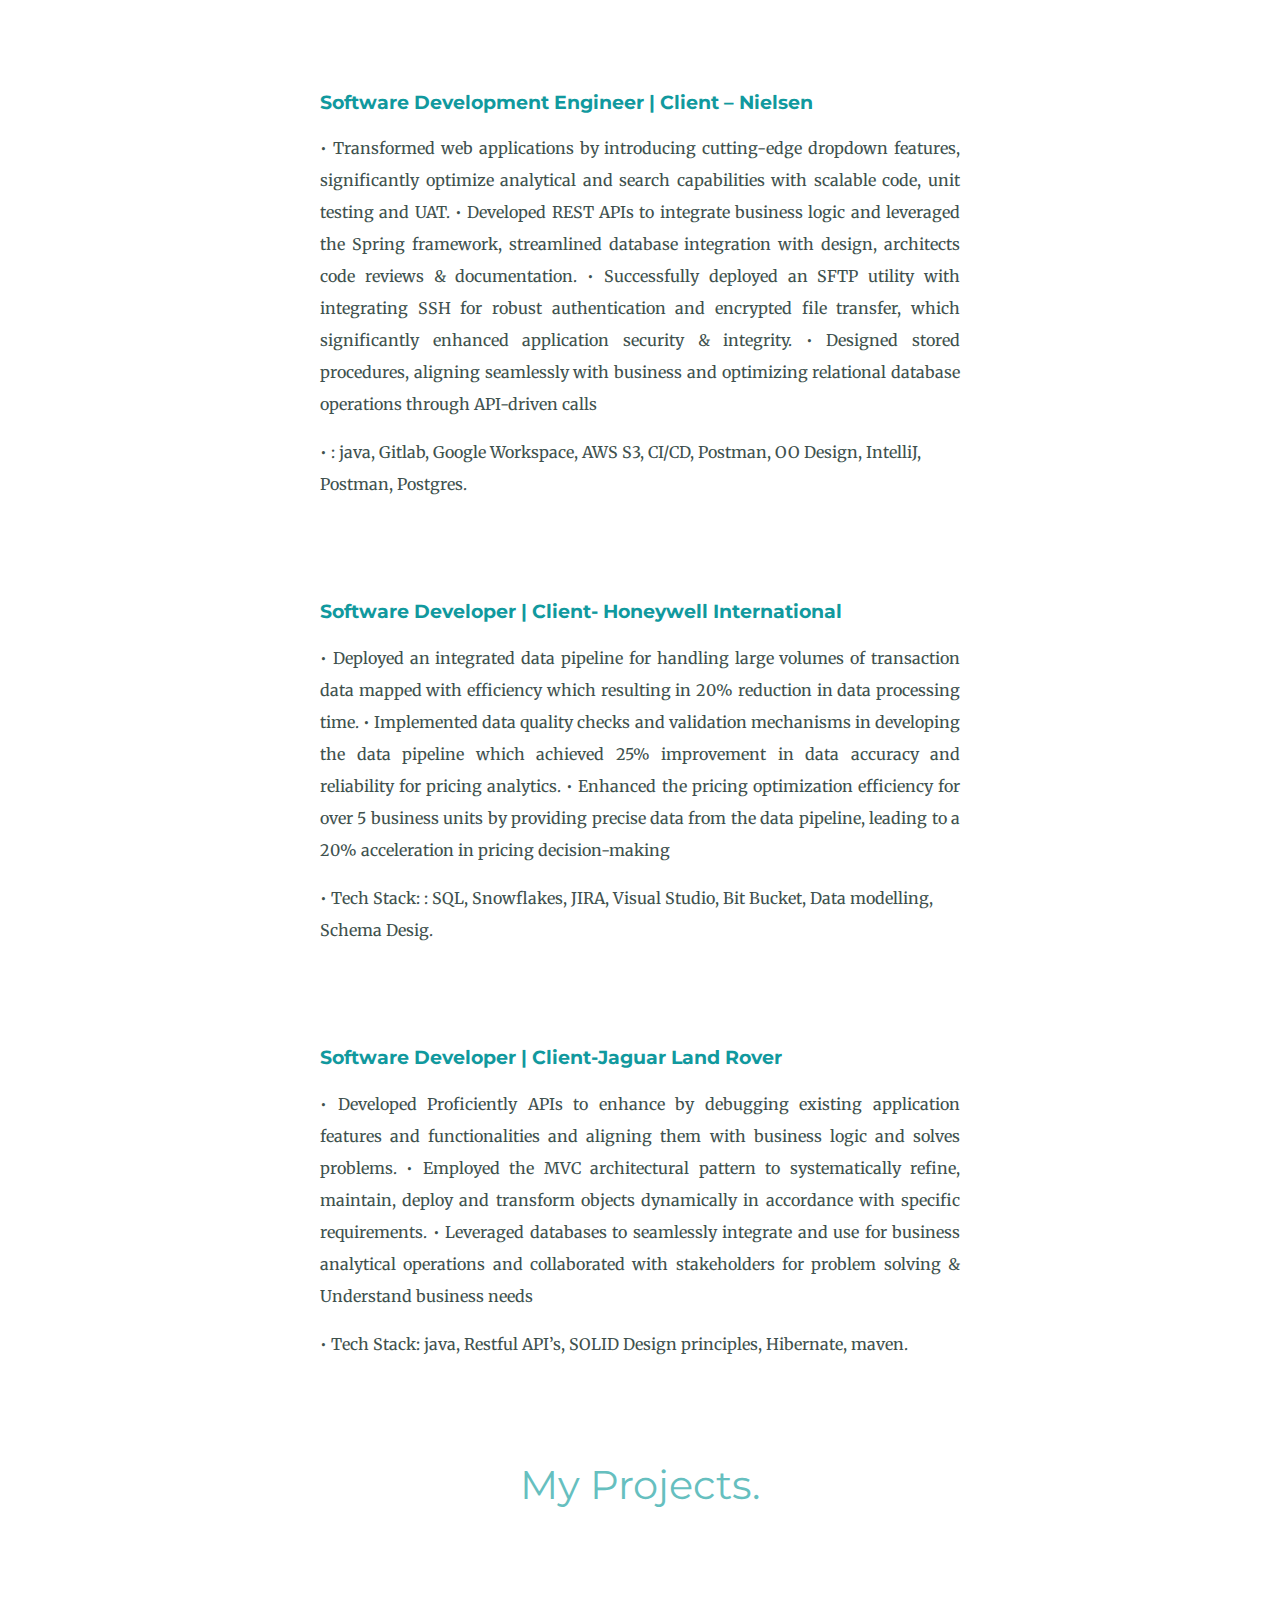
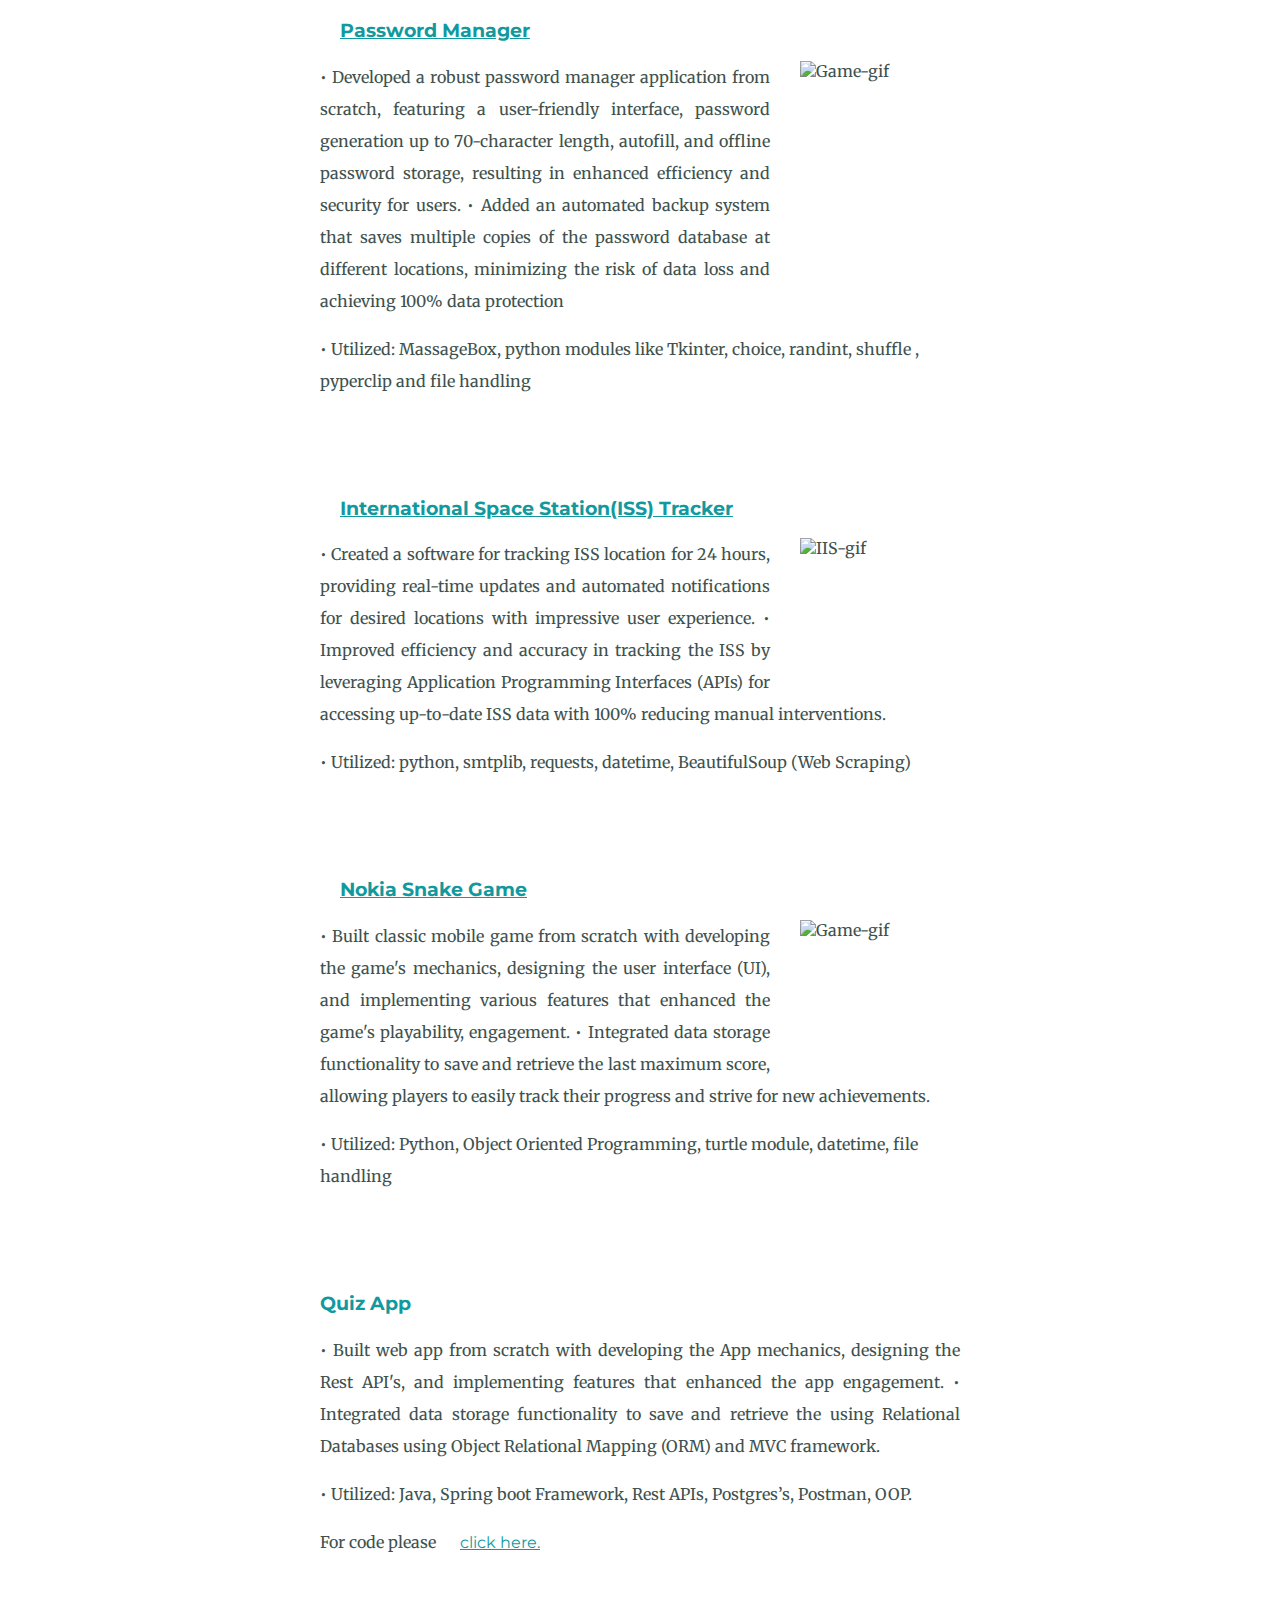
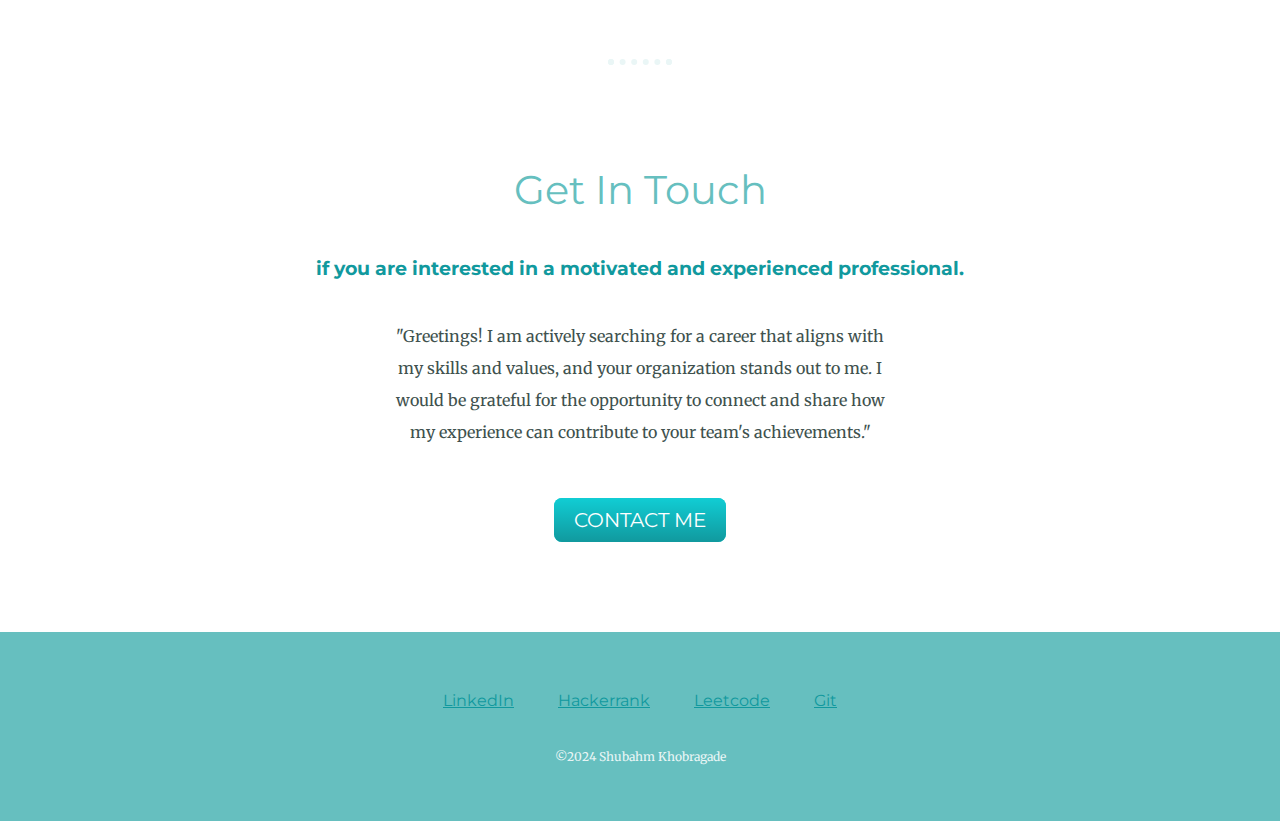
==== commit 3efcc8c8: "Update index.html" ====
--- a/index.html
+++ b/index.html
@@ -39,11 +39,16 @@
         <h3> Software Development Engineer | Client – Nielsen </h3>
        
         <p align="justify">
-            •	Transformed web applications by introducing innovative dropdown features, significantly augmenting analytical and search capabilities.
-            • Developed REST APIs to integrate business logic and leveraged the Spring framework for ORM and streamlined database integration.
-            • Designed stored procedures, aligning seamlessly with business and optimizing database operations through API-driven calls.
+            • Transformed web applications by introducing cutting-edge dropdown features, significantly 
+            optimize analytical and search capabilities with scalable code, unit testing and UAT.
+            • Developed REST APIs to integrate business logic and leveraged the Spring framework,
+            streamlined database integration with design, architects code reviews & documentation.
+            • Successfully deployed an SFTP utility with integrating SSH for robust authentication and 
+            encrypted file transfer, which significantly enhanced application security & integrity.
+            • Designed stored procedures, aligning seamlessly with business and optimizing relational
+            database operations through API-driven calls
             
-            <p>•	java, spring boot Framework, Gitlab, Google Workspace, Python, IntelliJ, Postman, Postgres.</p>
+            <p>•	: java, Gitlab, Google Workspace, AWS S3, CI/CD, Postman, OO Design, IntelliJ, Postman, Postgres.</p>
         </p>
 
       </div>
@@ -51,16 +56,18 @@
       <div class="skill-row">
         <!  img class="code-img" src="images/sql_code.png"    width="160" height="250" alt="code-img" -->
 
-        <h3> SQL Developer | Client- Honeywell International </h3>
+        <h3> Software Developer | Client- Honeywell International </h3>
        
         <p align="justify">
-            •	Developed an integrated data pipeline for handling large volumes of transaction data with efficiency which resulting in 40% reduction in data processing time.
-            •	Implemented data quality checks and validation mechanisms in developing the data pipeline which achieved 50% improvement in data accuracy and reliability for pricing analytics.
-            •	Enhanced the pricing optimization efficiency for over 5 business units by providing precise data from the data pipeline, leading to a 30% acceleration in pricing decision-making.
-            •	Optimized complex SQL queries, resulting in a 30% improvement in database performance and response time.
+            • Deployed an integrated data pipeline for handling large volumes of transaction data mapped 
+            with efficiency which resulting in 20% reduction in data processing time.
+            • Implemented data quality checks and validation mechanisms in developing the data pipeline 
+            which achieved 25% improvement in data accuracy and reliability for pricing analytics.
+            • Enhanced the pricing optimization efficiency for over 5 business units by providing precise 
+            data from the data pipeline, leading to a 20% acceleration in pricing decision-making
             
             </p>
-        <p>•	Tech Stack: SQL, Snowflakes, JIRA, Visual Studio, Bit Bucket.</p>
+        <p>•	Tech Stack: : SQL, Snowflakes, JIRA, Visual Studio, Bit Bucket, Data modelling, Schema Desig.</p>
         
 
       </div>
@@ -68,14 +75,17 @@
       <div class="skill-row">
         <!  img class="code-img" src="images/sql_code.png"    width="160" height="250" alt="code-img" -->
 
-        <h3>Java Developer |  Client-Jaguar Land Rover</h3>
+        <h3> Software Developer |  Client-Jaguar Land Rover</h3>
       
         <p align="justify">
-            • Developed Proficiently APIs to enhance by debugging existing application functionalities and aligning them with business logic and solves problems. 
-            • Employed the MVC architectural pattern to systematically refine, and transform objects in accordance with requirements. Leveraged databases to seamlessly integrate, store and use for business analytical operations.
-            
+            • Developed Proficiently APIs to enhance by debugging existing application features and 
+            functionalities and aligning them with business logic and solves problems. 
+            • Employed the MVC architectural pattern to systematically refine, maintain, deploy and 
+            transform objects dynamically in accordance with specific requirements. 
+            • Leveraged databases to seamlessly integrate and use for business analytical operations and 
+            collaborated with stakeholders for problem solving & Understand business needs
         </p>
-        <p>•	Tech Stack: java, spring boot, SQL, JIRA, MS Excel.</p>
+        <p>•	Tech Stack:  java, Restful API’s, SOLID Design principles, Hibernate, maven.</p>
 
         </p>
 
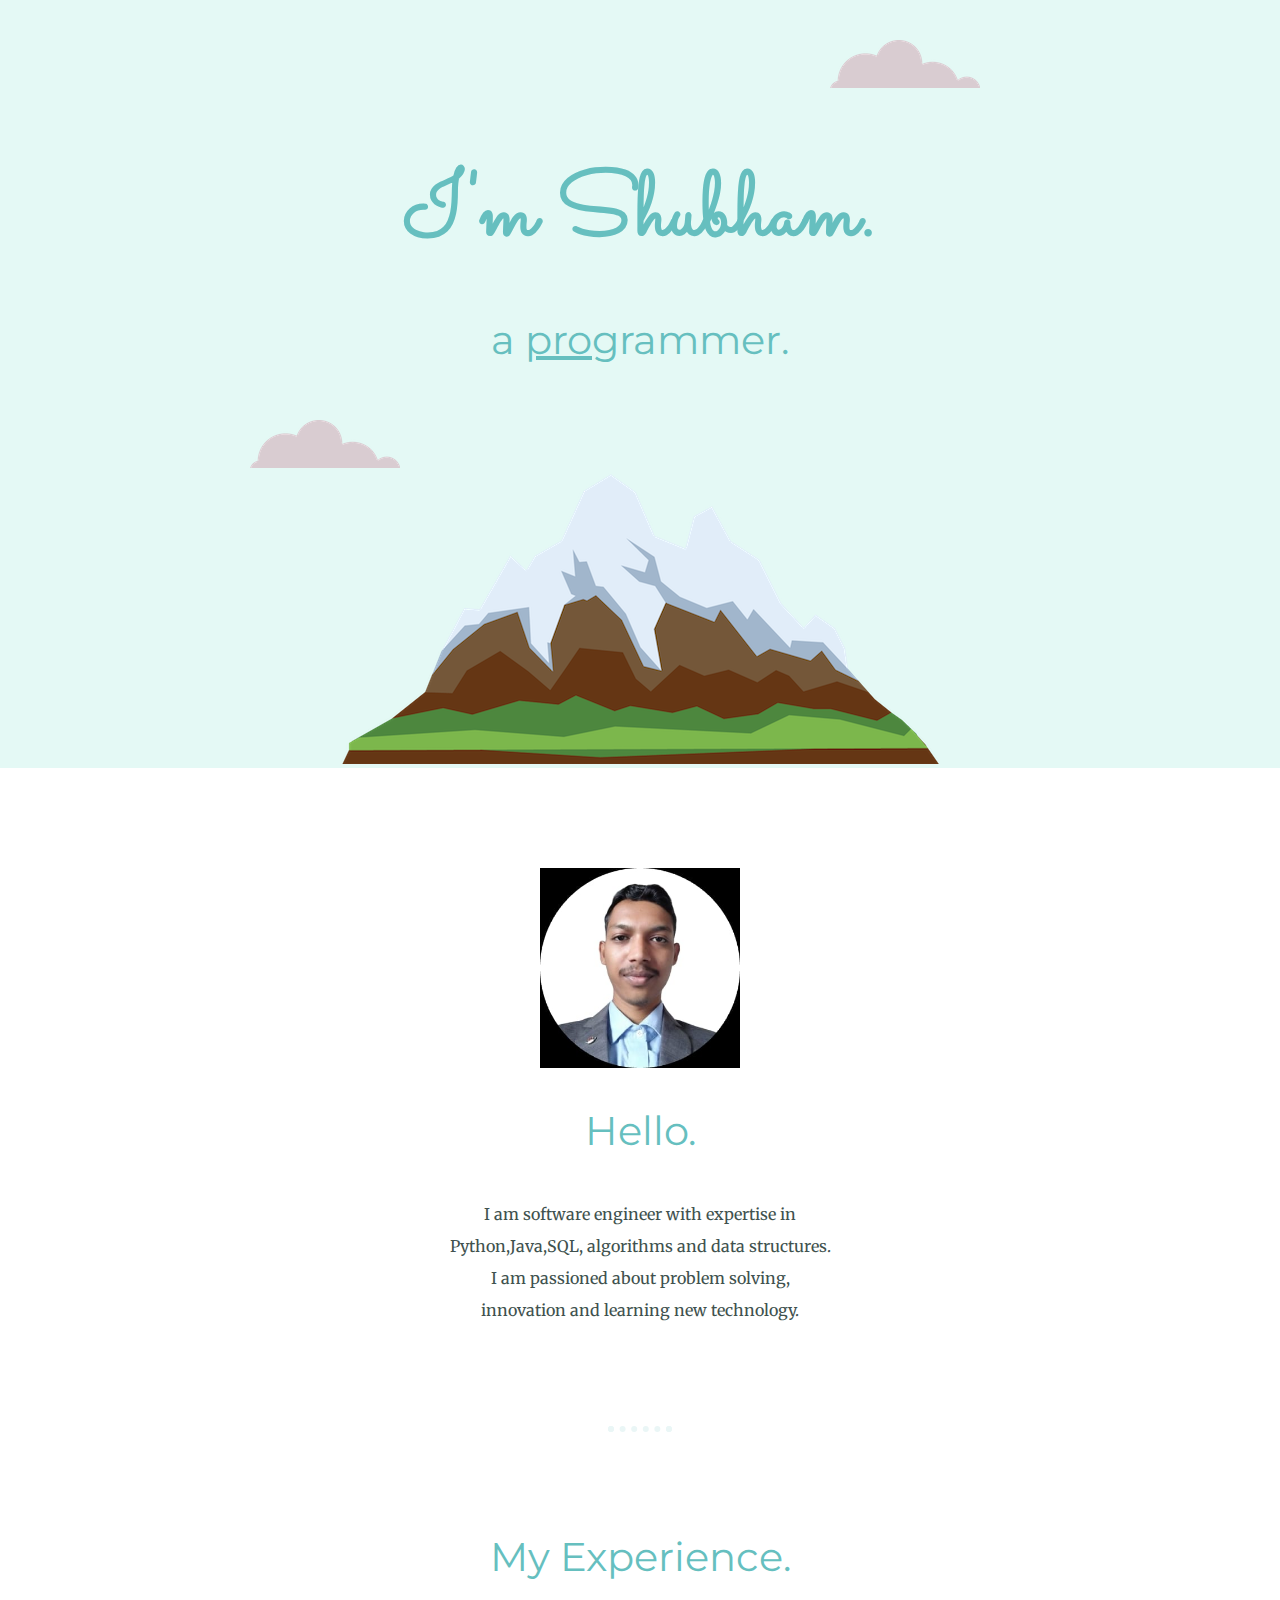
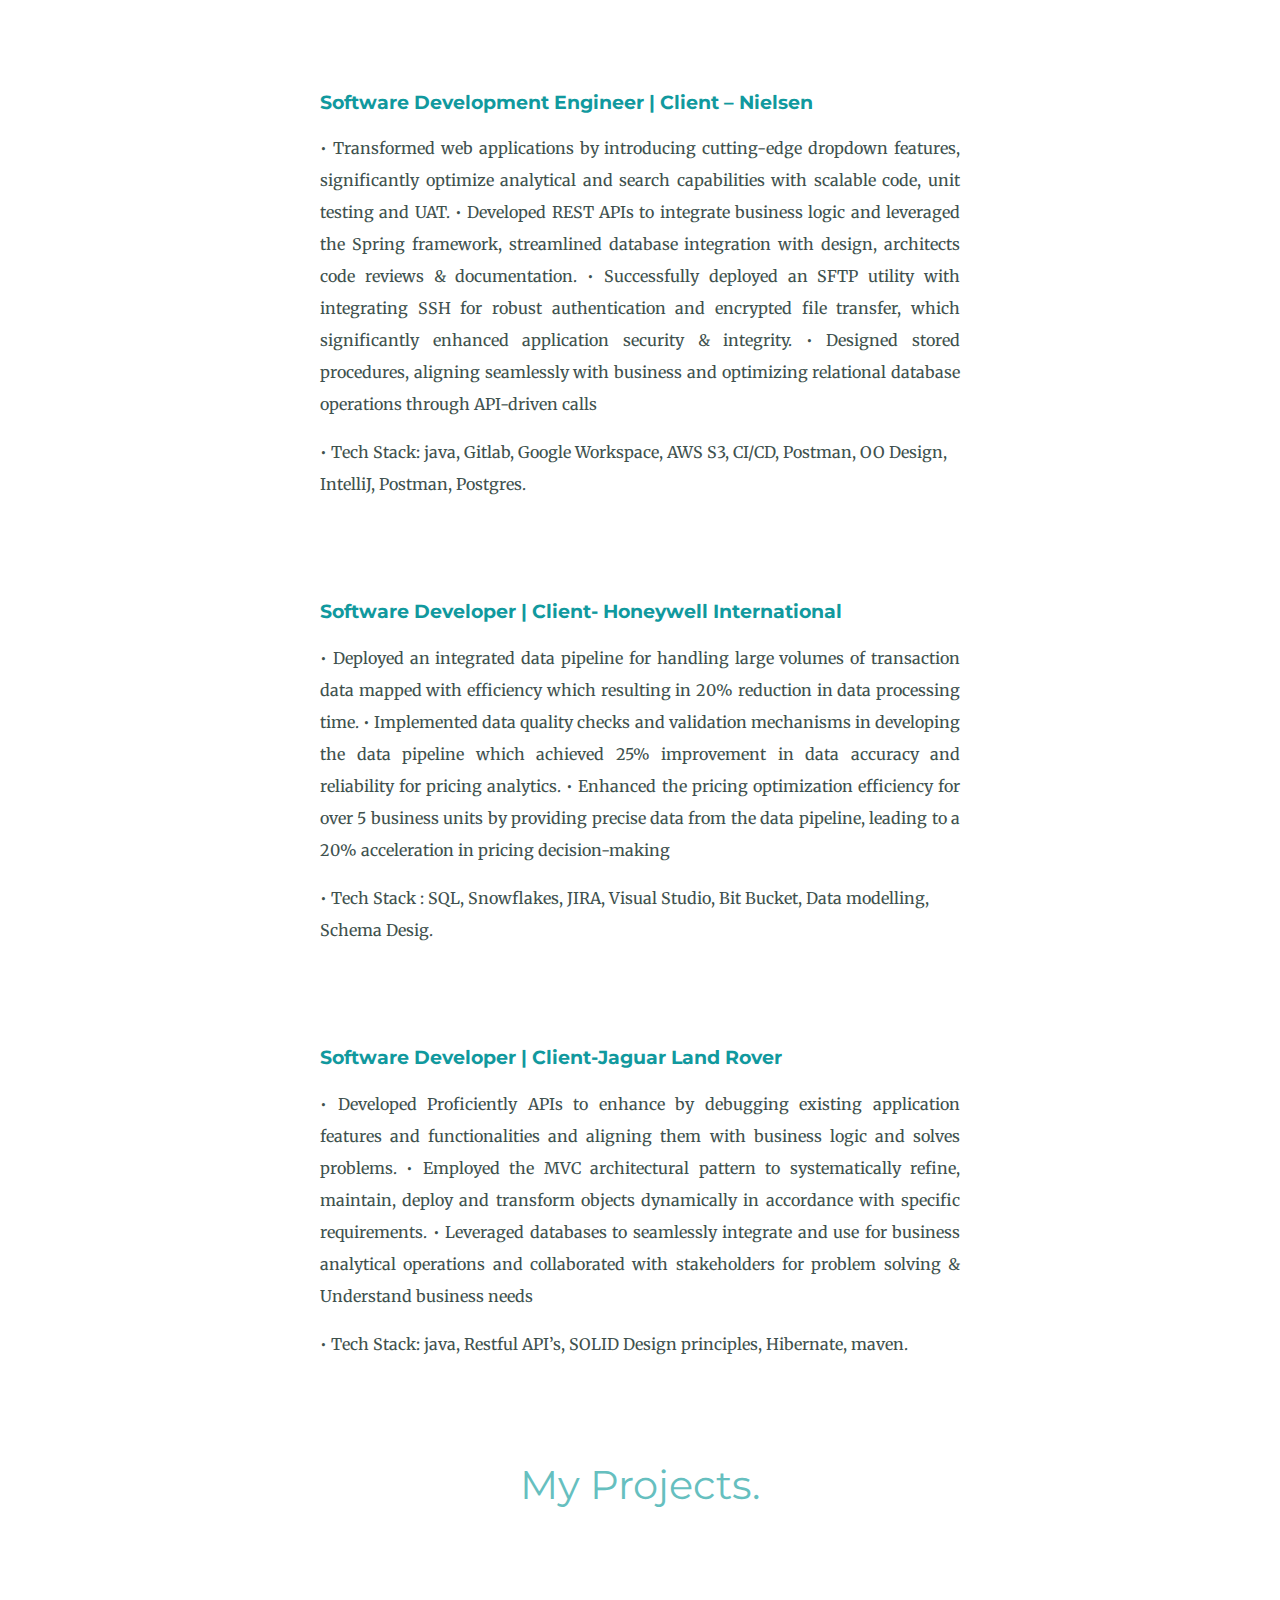
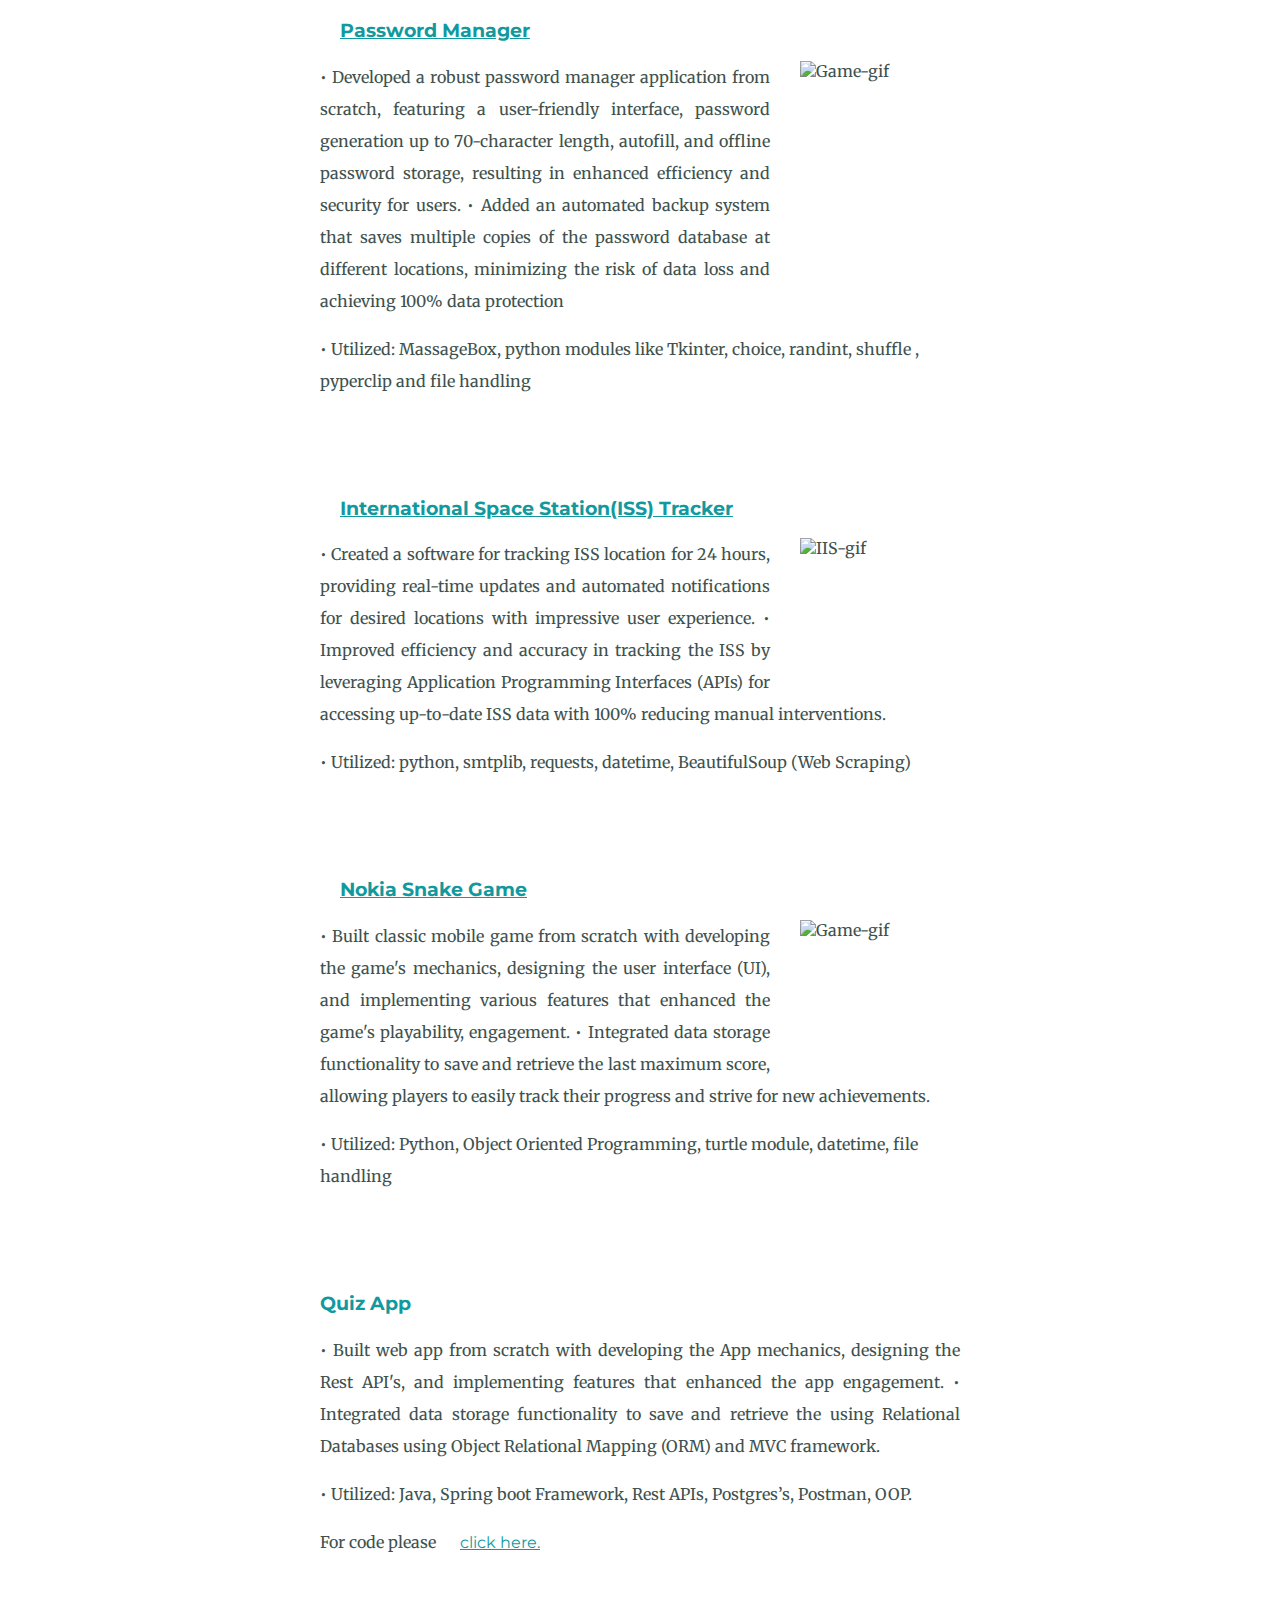
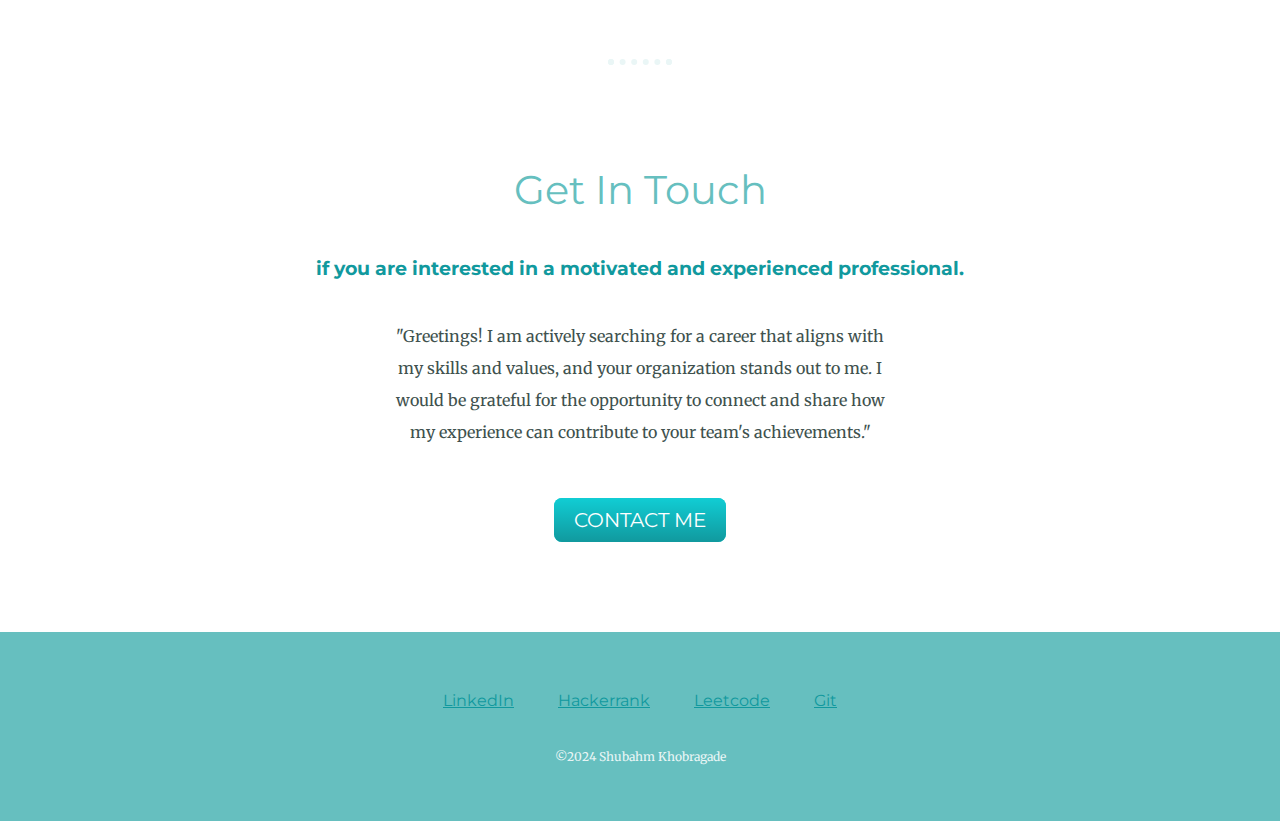
==== commit f2c11123: "Update index.html" ====
--- a/index.html
+++ b/index.html
@@ -48,7 +48,7 @@
             • Designed stored procedures, aligning seamlessly with business and optimizing relational
             database operations through API-driven calls
             
-            <p>•	: java, Gitlab, Google Workspace, AWS S3, CI/CD, Postman, OO Design, IntelliJ, Postman, Postgres.</p>
+            <p>•	Tech Stack: java, Gitlab, Google Workspace, AWS S3, CI/CD, Postman, OO Design, IntelliJ, Postman, Postgres.</p>
         </p>
 
       </div>
@@ -67,7 +67,7 @@
             data from the data pipeline, leading to a 20% acceleration in pricing decision-making
             
             </p>
-        <p>•	Tech Stack: : SQL, Snowflakes, JIRA, Visual Studio, Bit Bucket, Data modelling, Schema Desig.</p>
+        <p>•	Tech Stack : SQL, Snowflakes, JIRA, Visual Studio, Bit Bucket, Data modelling, Schema Desig.</p>
         
 
       </div>
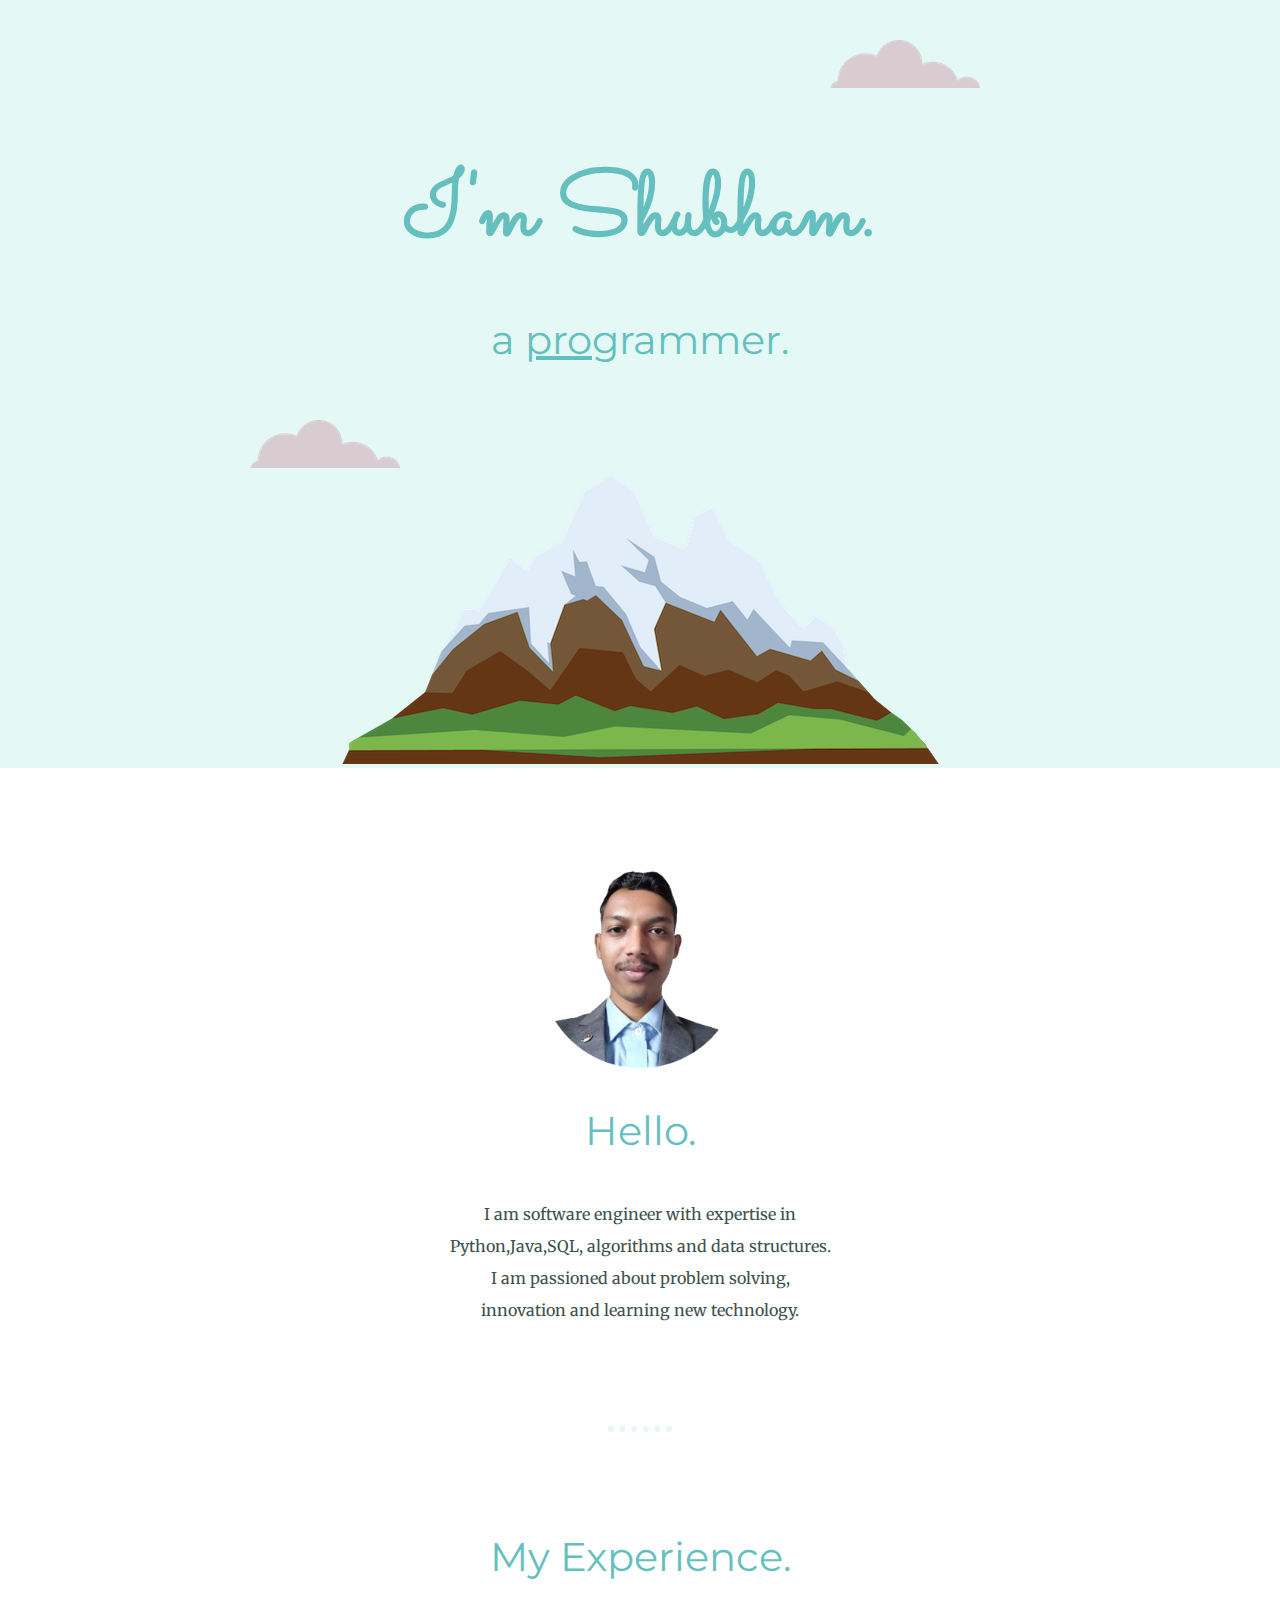
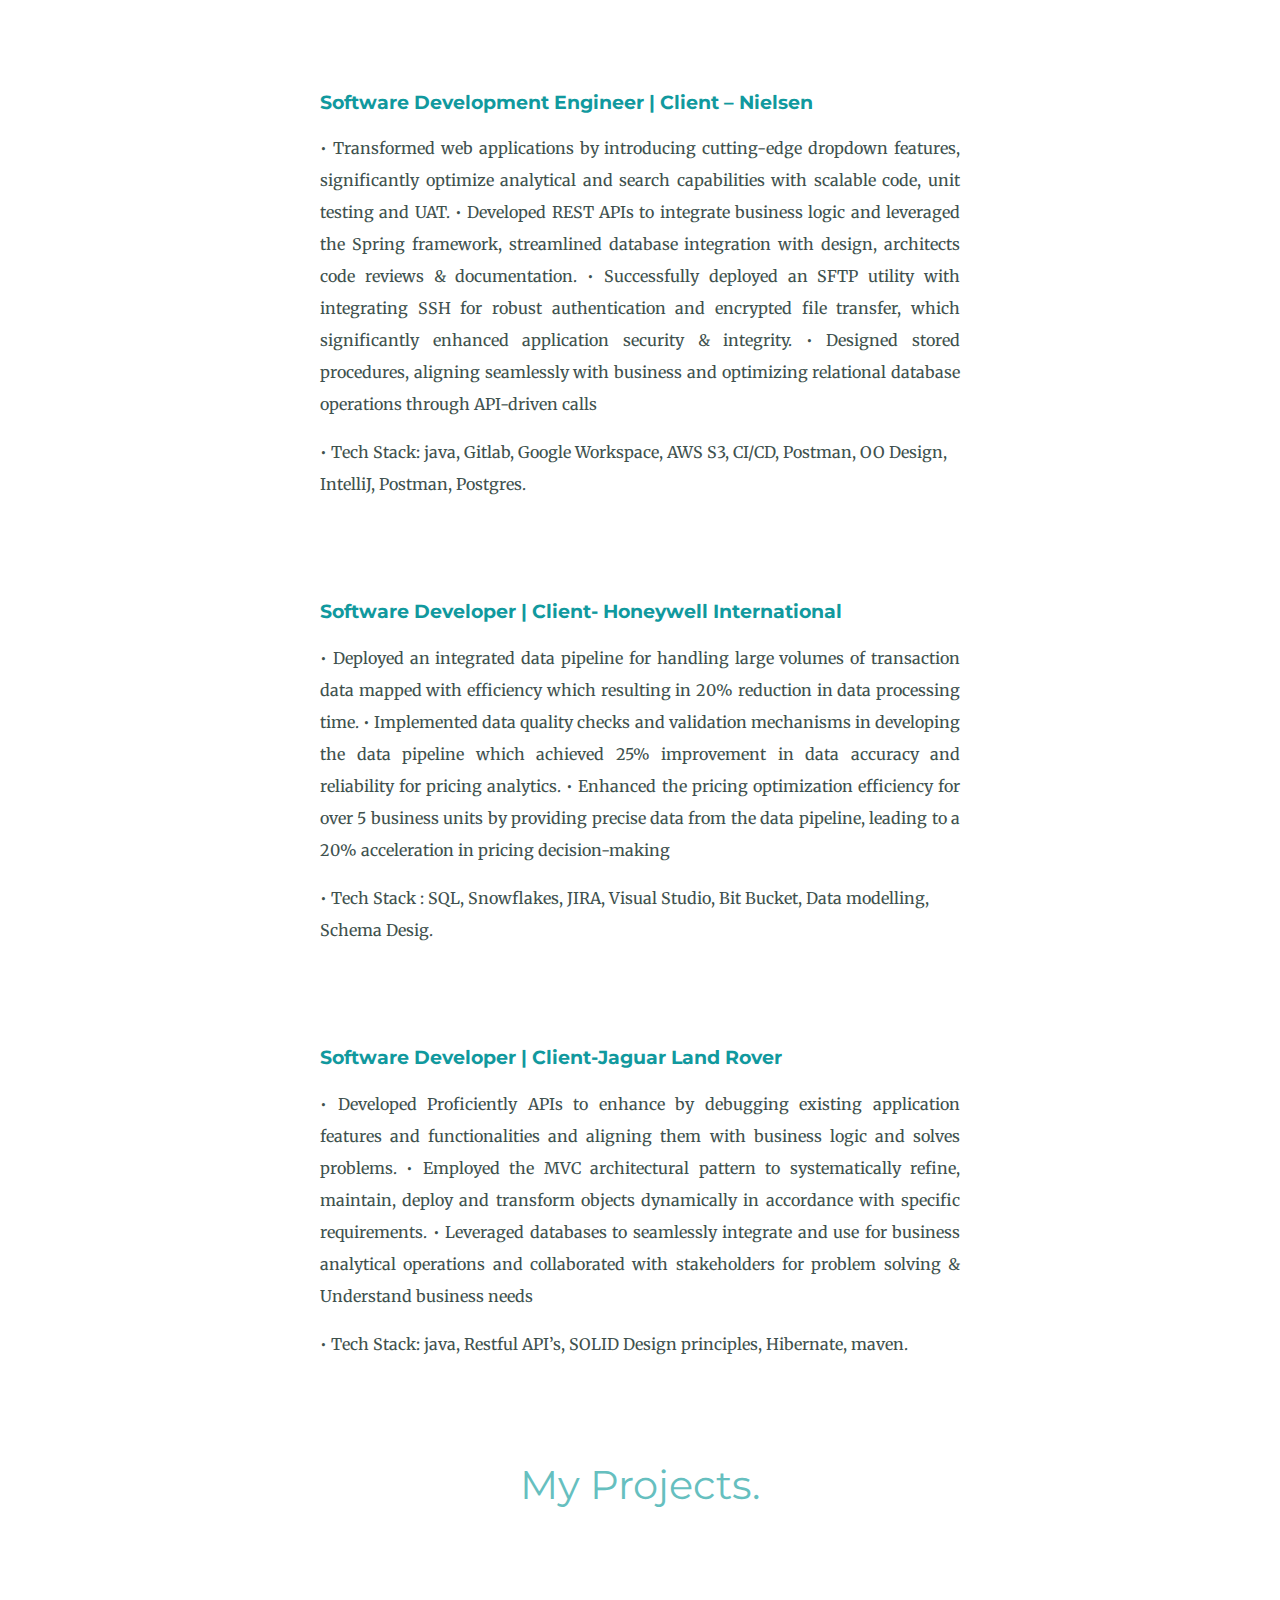
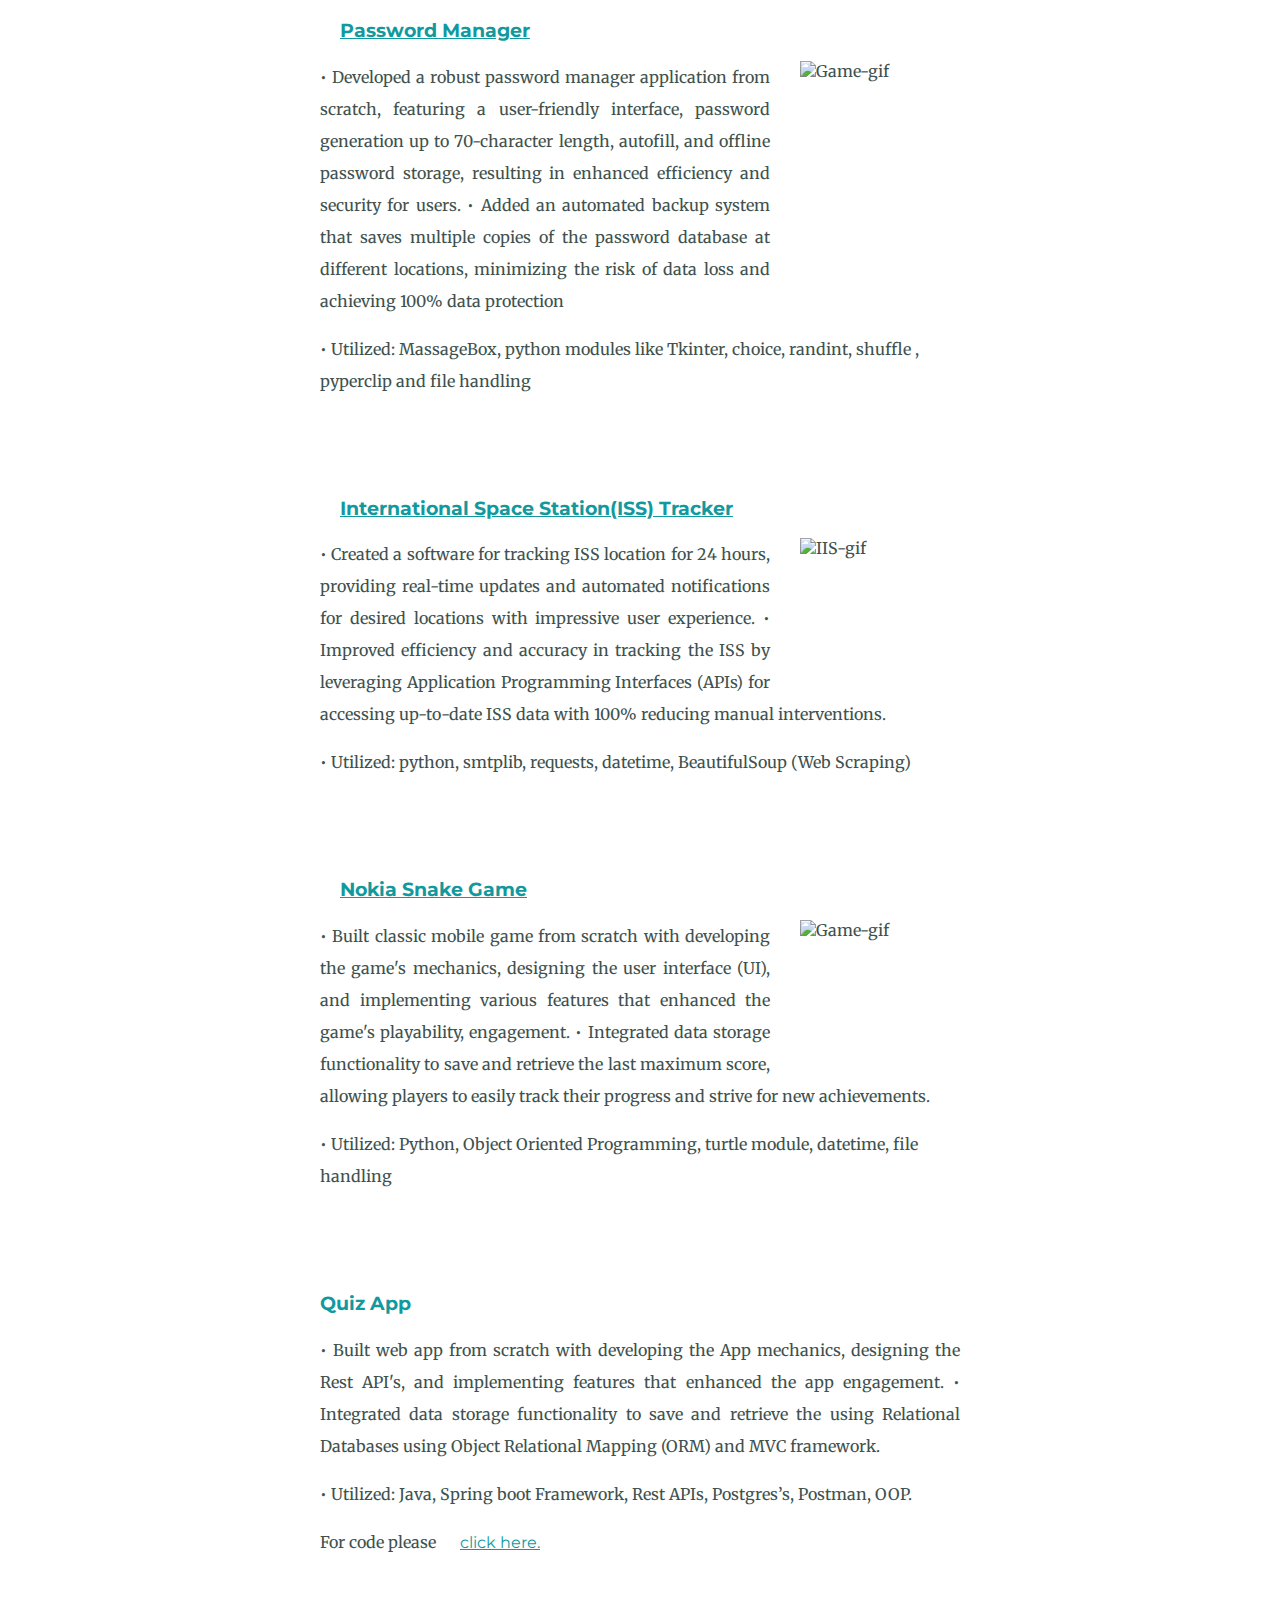
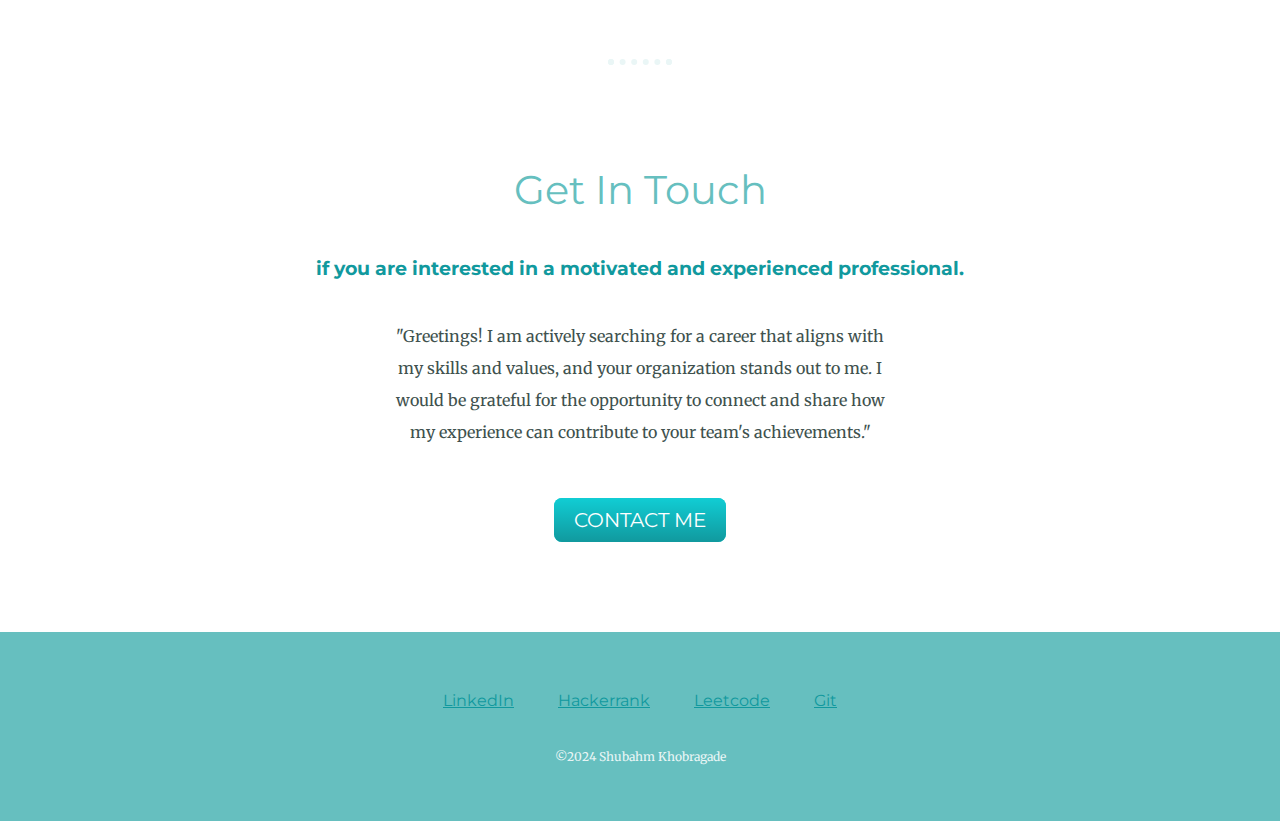
==== commit 291e0cfc: "Update index.html" ====
--- a/index.html
+++ b/index.html
@@ -22,7 +22,7 @@
 
   <div class="middle-container">
     <div class="profile">
-      <img src="images/sk7.jpg" width="200" height="200"  alt="Shubham's profile image">
+      <img src="images/Shubham1.png" width="200" height="200"  alt="Shubham's profile image">
       <h2>Hello.</h2>
       <p class="intro">
         I am software engineer with expertise in Python,Java,SQL, algorithms and data structures.
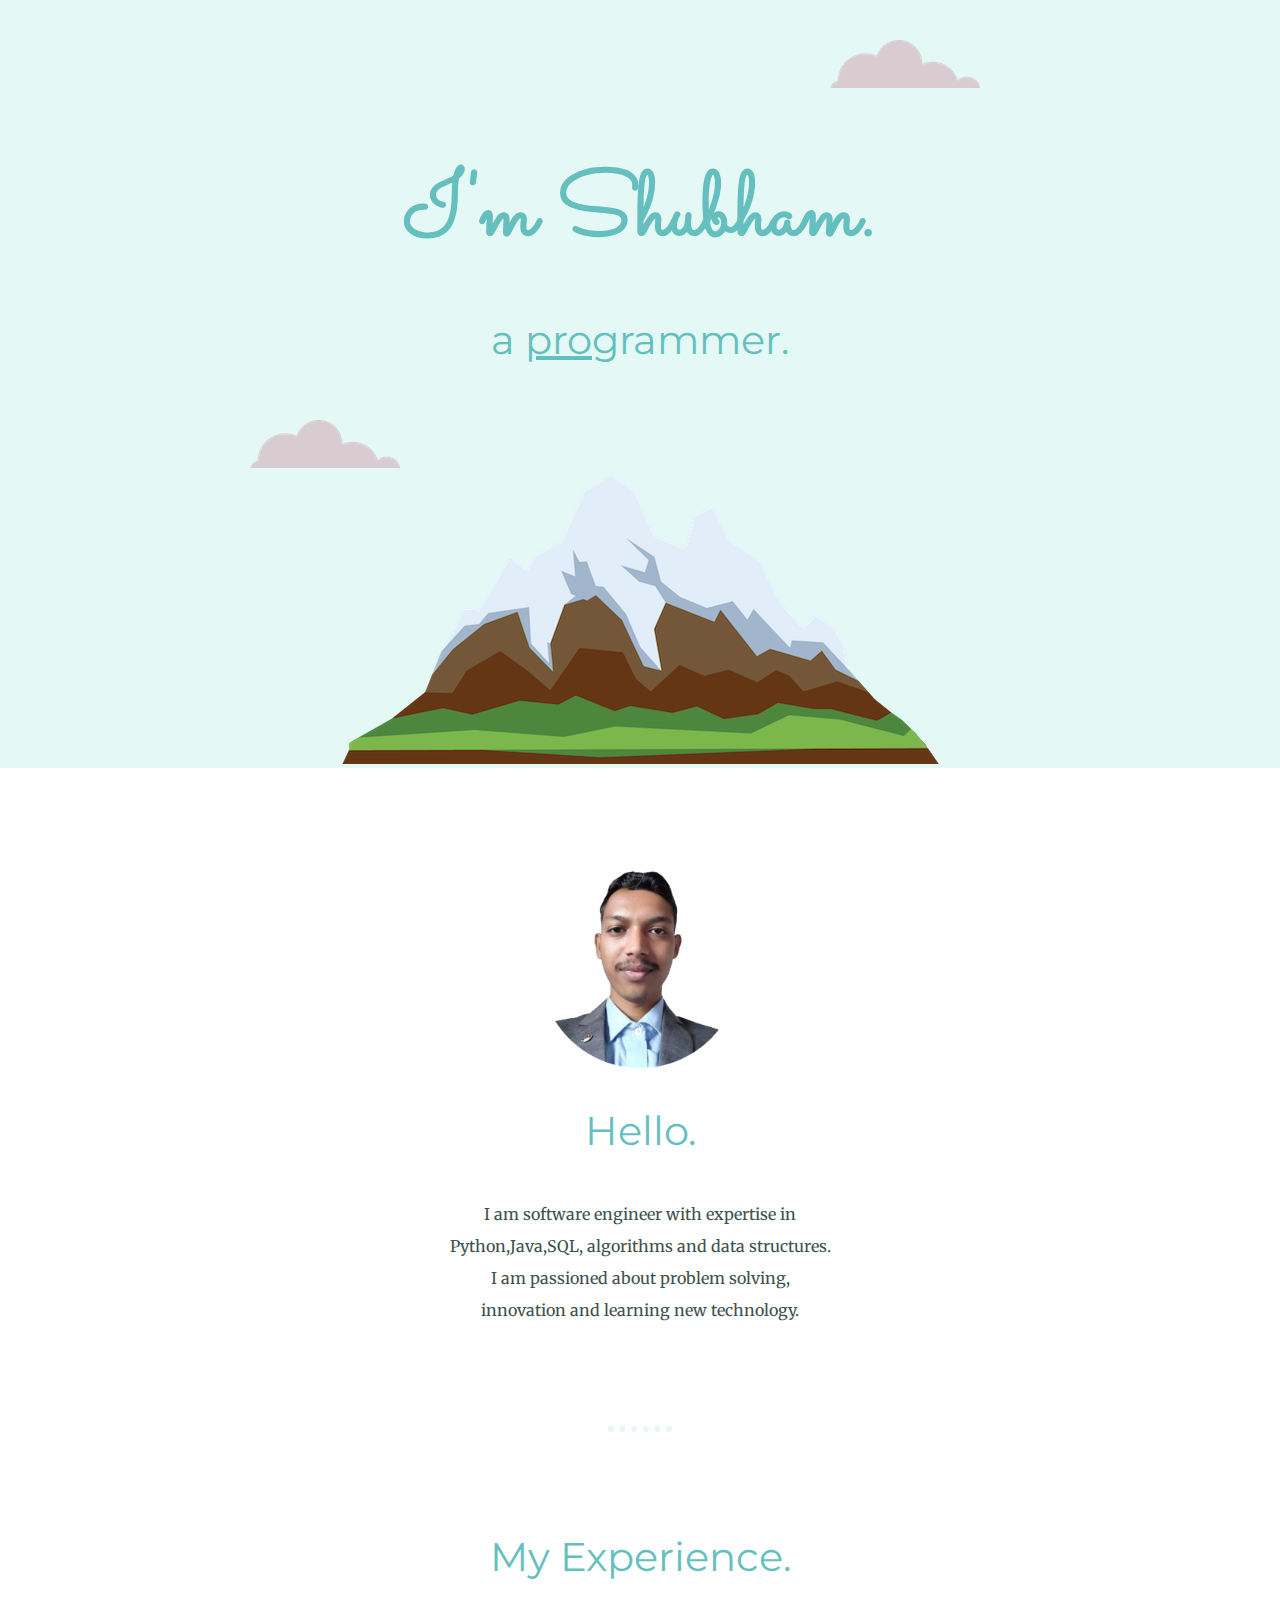
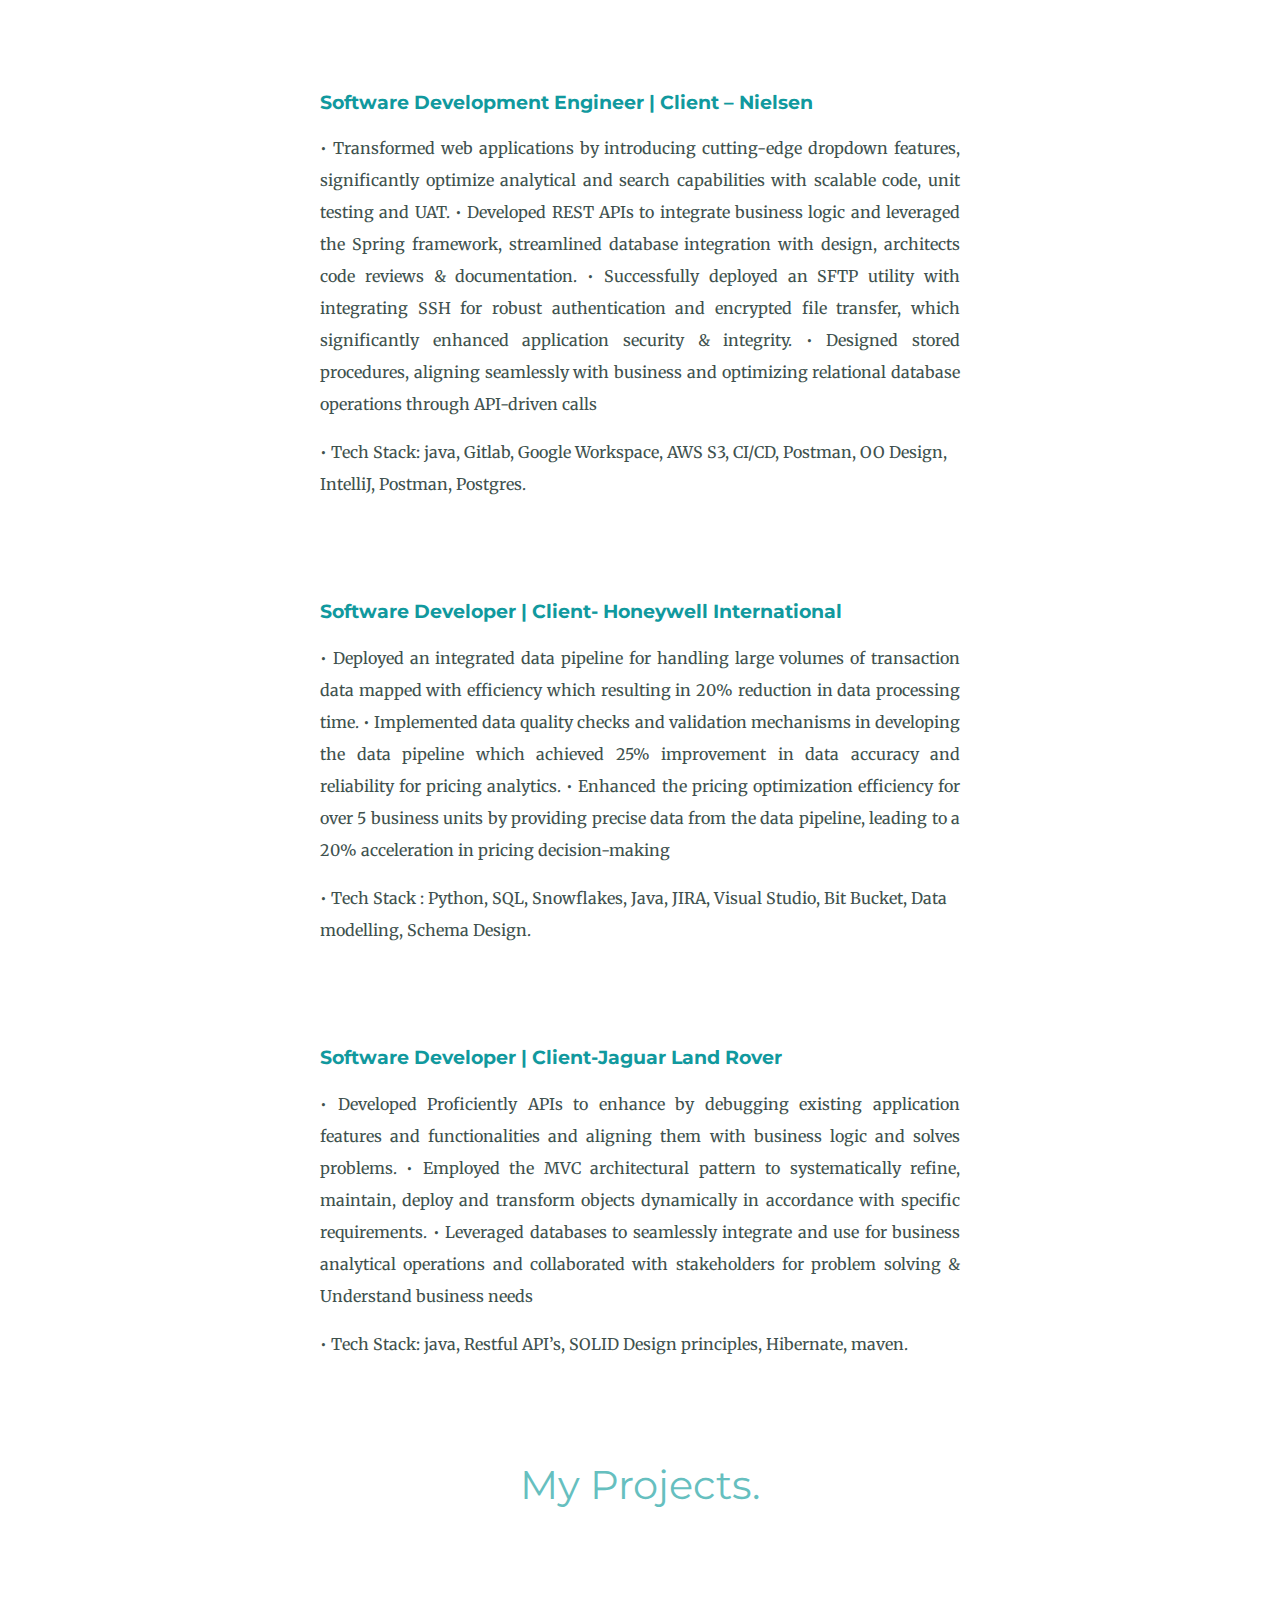
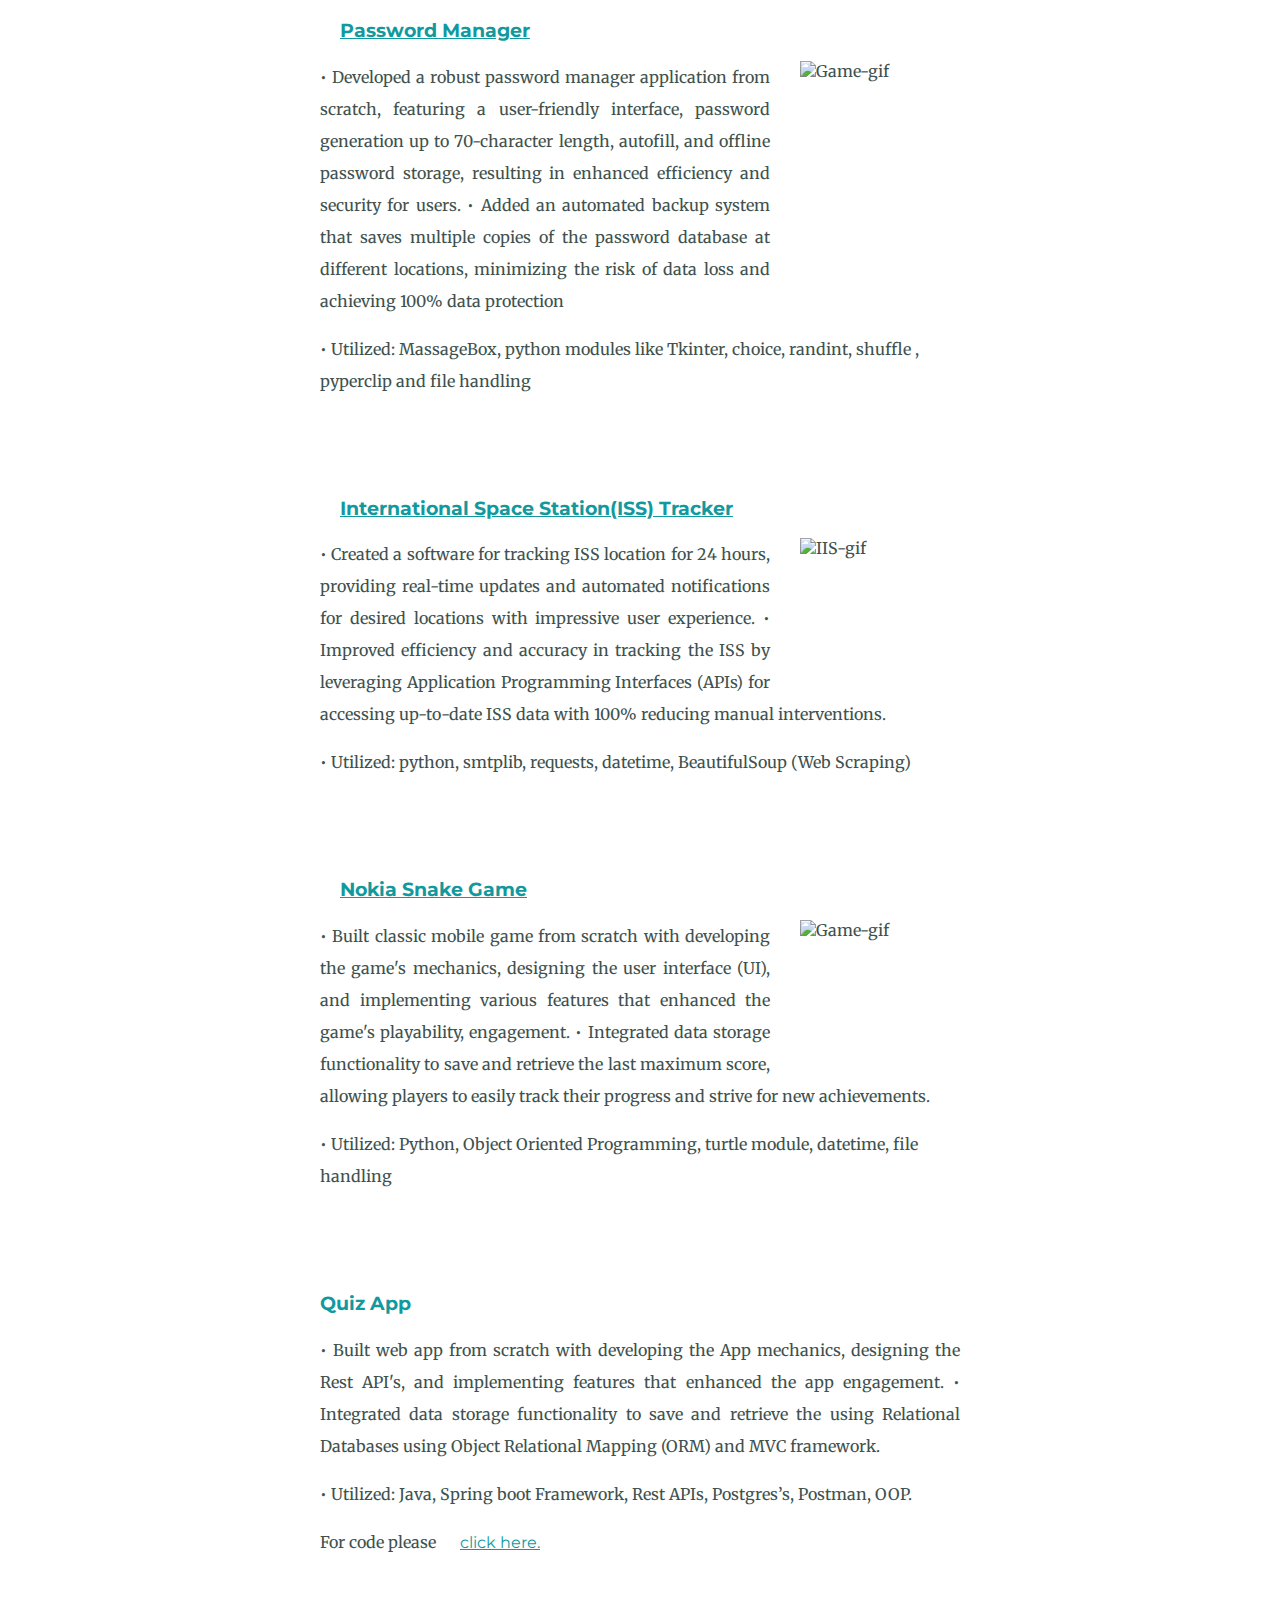
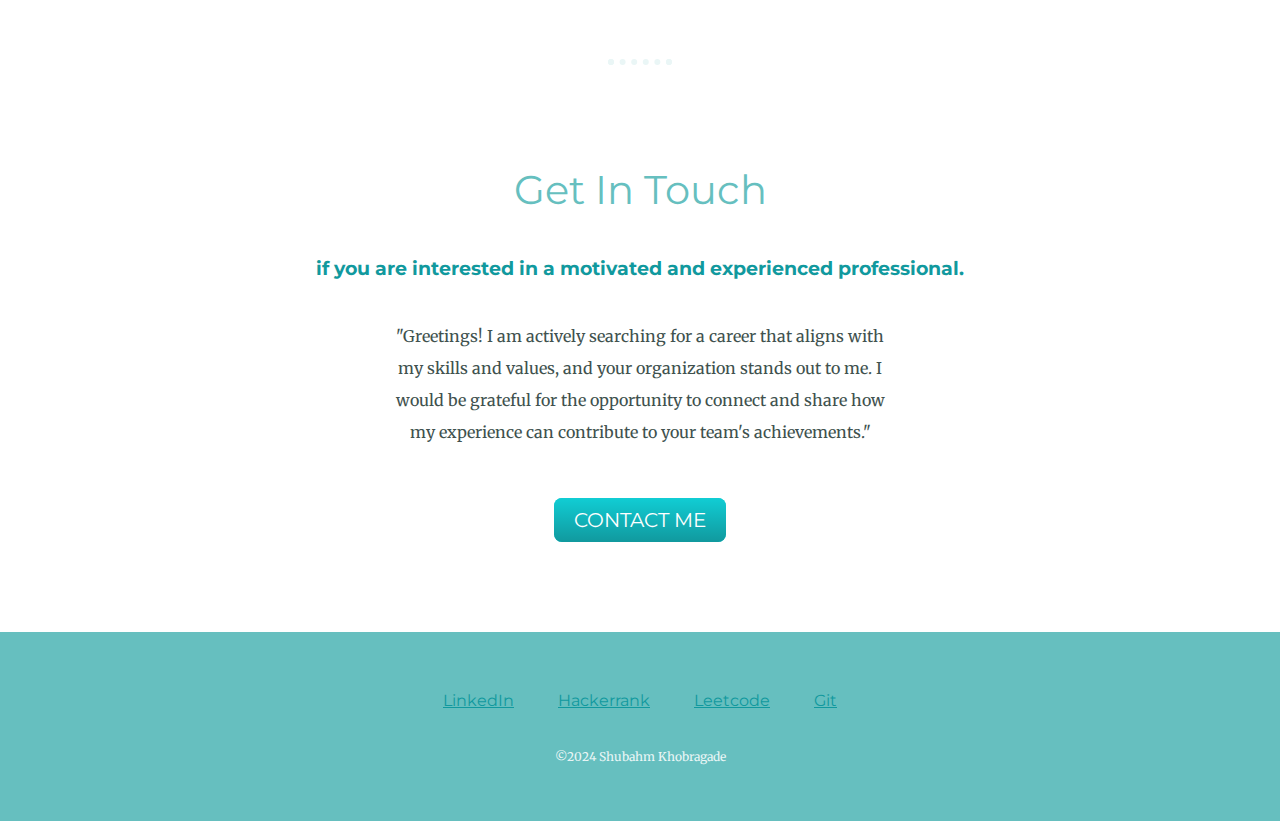
==== commit 53472f70: "Update index.html" ====
--- a/index.html
+++ b/index.html
@@ -67,7 +67,7 @@
             data from the data pipeline, leading to a 20% acceleration in pricing decision-making
             
             </p>
-        <p>•	Tech Stack : SQL, Snowflakes, JIRA, Visual Studio, Bit Bucket, Data modelling, Schema Desig.</p>
+        <p>•	Tech Stack : Python, SQL, Snowflakes, Java, JIRA, Visual Studio, Bit Bucket, Data modelling, Schema Design.</p>
         
 
       </div>
